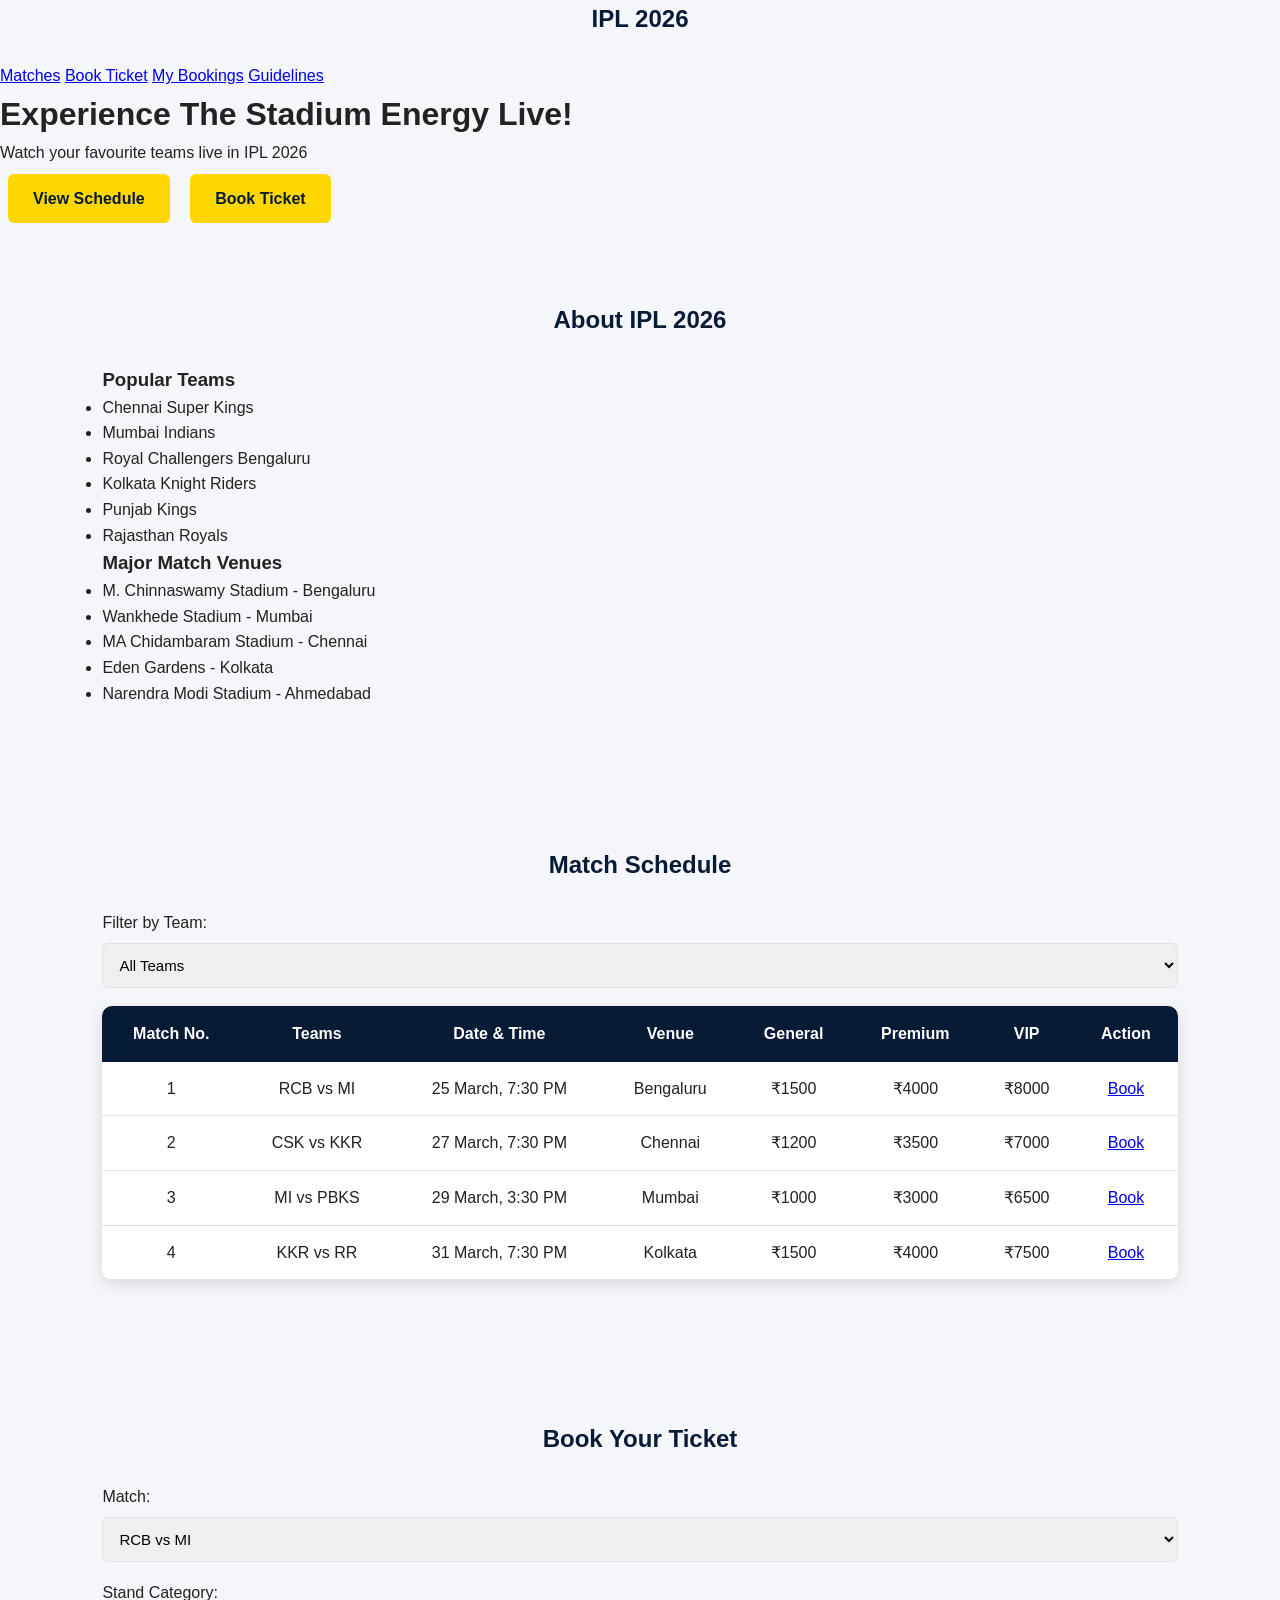
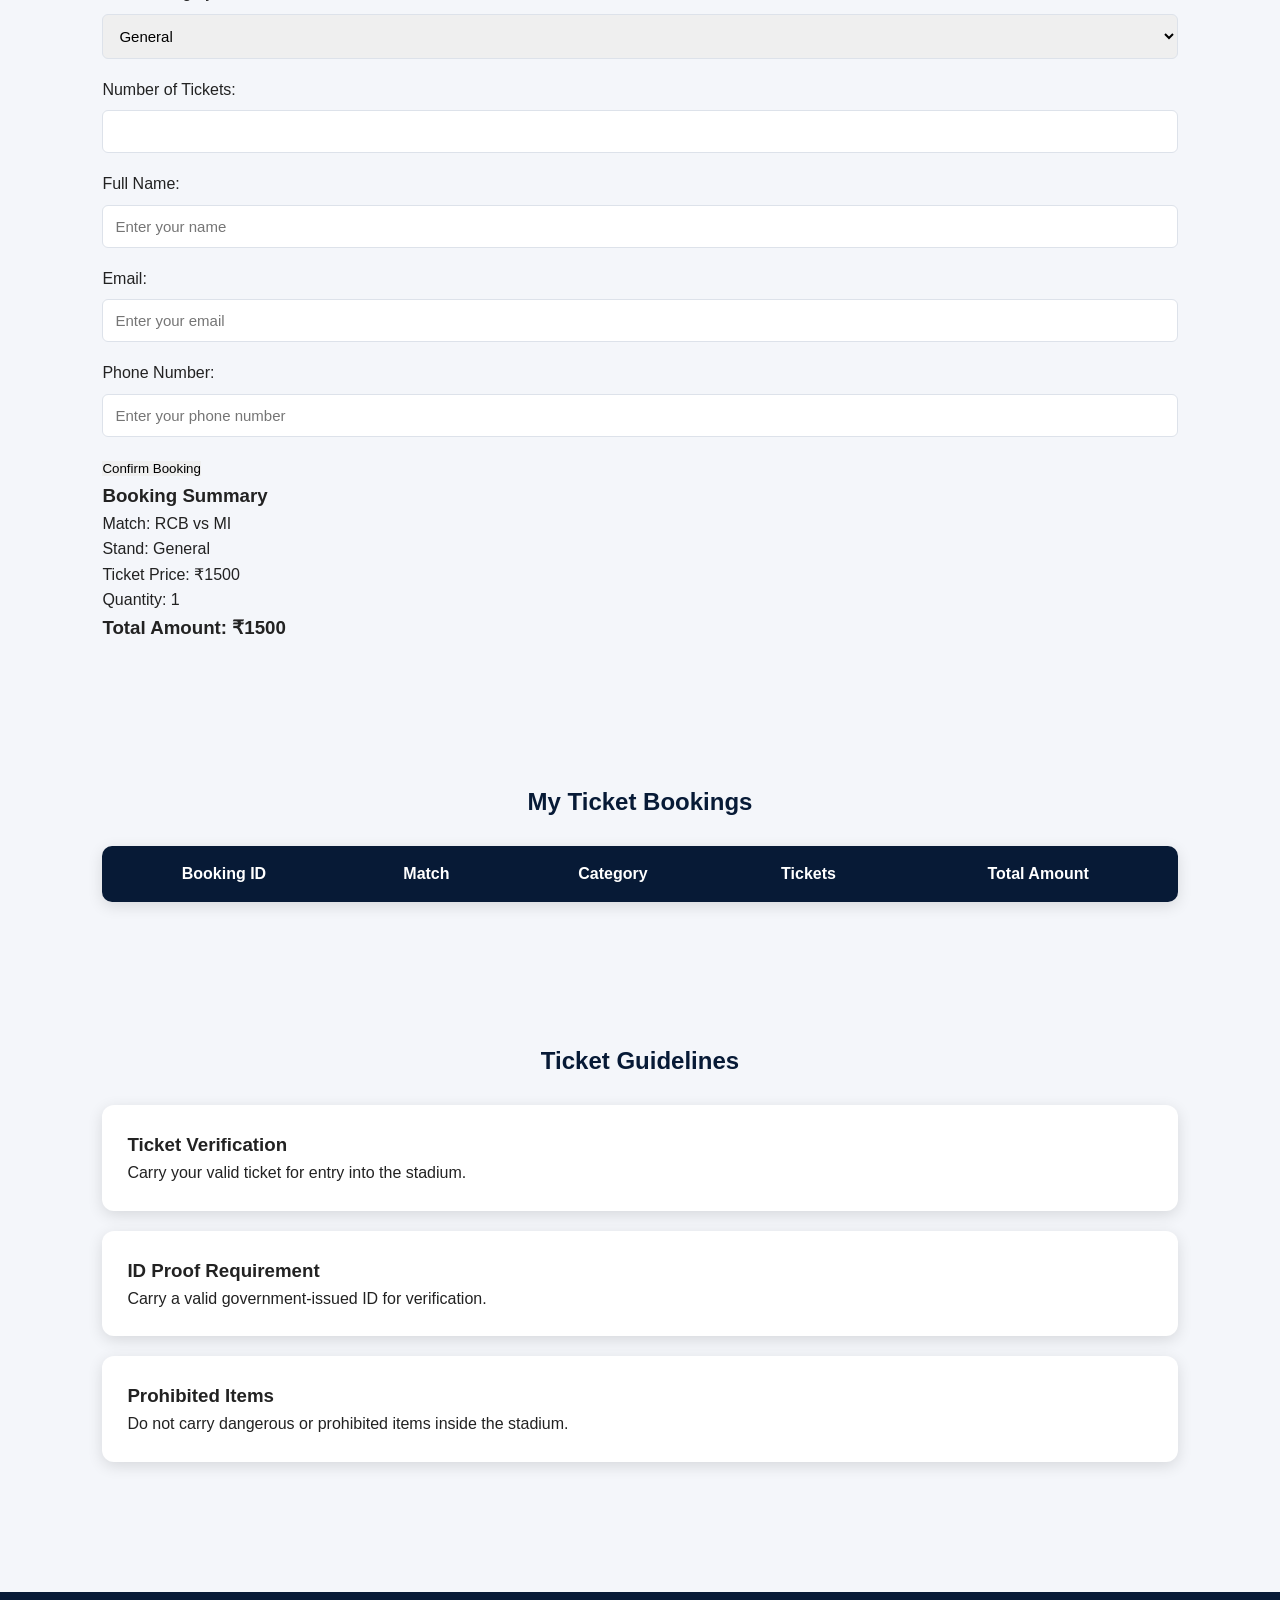
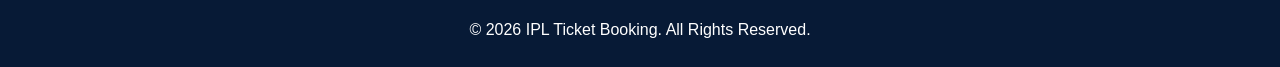
==== index.html @ d9612f39 "Initial commit" ====
<!DOCTYPE html>
<html>
<head>
    <title>IPL Ticket Booking 2026</title>
    <link rel="stylesheet" href="style.css">
</head>
<body>

    <!-- Navigation Bar -->
    <nav>
        <h2>IPL 2026</h2>
        <a href="#matches">Matches</a>
        <a href="#booking">Book Ticket</a>
        <a href="#mybookings">My Bookings</a>
        <a href="#guidelines">Guidelines</a>
    </nav>

    <!-- Hero Section -->
    <header>
        <h1>Experience The Stadium Energy Live!</h1>
        <p>Watch your favourite teams live in IPL 2026</p>
        <a href="#matches" class="btn">View Schedule</a>
        <a href="#booking" class="btn">Book Ticket</a>
    </header>

    <!-- About IPL -->
    <section id="about">
        <h2>About IPL 2026</h2>

        <h3>Popular Teams</h3>
        <ul>
            <li>Chennai Super Kings</li>
            <li>Mumbai Indians</li>
            <li>Royal Challengers Bengaluru</li>
            <li>Kolkata Knight Riders</li>
            <li>Punjab Kings</li>
            <li>Rajasthan Royals</li>
        </ul>

        <h3>Major Match Venues</h3>
        <ul>
            <li>M. Chinnaswamy Stadium - Bengaluru</li>
            <li>Wankhede Stadium - Mumbai</li>
            <li>MA Chidambaram Stadium - Chennai</li>
            <li>Eden Gardens - Kolkata</li>
            <li>Narendra Modi Stadium - Ahmedabad</li>
        </ul>
    </section>

    <!-- Match Schedule -->
    <section id="matches">
        <h2>Match Schedule</h2>

        <label>Filter by Team:</label>
        <select>
            <option>All Teams</option>
            <option>Royal Challengers Bengaluru</option>
            <option>Mumbai Indians</option>
            <option>Chennai Super Kings</option>
            <option>Kolkata Knight Riders</option>
        </select>

        <table>
            <tr>
                <th>Match No.</th>
                <th>Teams</th>
                <th>Date & Time</th>
                <th>Venue</th>
                <th>General</th>
                <th>Premium</th>
                <th>VIP</th>
                <th>Action</th>
            </tr>

            <tr>
                <td>1</td>
                <td>RCB vs MI</td>
                <td>25 March, 7:30 PM</td>
                <td>Bengaluru</td>
                <td>₹1500</td>
                <td>₹4000</td>
                <td>₹8000</td>
                <td><a href="#booking">Book</a></td>
            </tr>

            <tr>
                <td>2</td>
                <td>CSK vs KKR</td>
                <td>27 March, 7:30 PM</td>
                <td>Chennai</td>
                <td>₹1200</td>
                <td>₹3500</td>
                <td>₹7000</td>
                <td><a href="#booking">Book</a></td>
            </tr>

            <tr>
                <td>3</td>
                <td>MI vs PBKS</td>
                <td>29 March, 3:30 PM</td>
                <td>Mumbai</td>
                <td>₹1000</td>
                <td>₹3000</td>
                <td>₹6500</td>
                <td><a href="#booking">Book</a></td>
            </tr>

            <tr>
                <td>4</td>
                <td>KKR vs RR</td>
                <td>31 March, 7:30 PM</td>
                <td>Kolkata</td>
                <td>₹1500</td>
                <td>₹4000</td>
                <td>₹7500</td>
                <td><a href="#booking">Book</a></td>
            </tr>
        </table>
    </section>

    <!-- Booking Section -->
    <section id="booking">
        <h2>Book Your Ticket</h2>

        <form>
            <label>Match:</label>
            <select>
                <option>RCB vs MI</option>
                <option>CSK vs KKR</option>
                <option>MI vs PBKS</option>
                <option>KKR vs RR</option>
            </select>

            <label>Stand Category:</label>
            <select>
                <option>General</option>
                <option>Premium</option>
                <option>VIP</option>
            </select>

            <label>Number of Tickets:</label>
            <input type="number" min="1" max="10">

            <label>Full Name:</label>
            <input type="text" placeholder="Enter your name">

            <label>Email:</label>
            <input type="email" placeholder="Enter your email">

            <label>Phone Number:</label>
            <input type="tel" placeholder="Enter your phone number">

            <button type="submit">Confirm Booking</button>
        </form>

        <!-- Booking Summary -->
        <div class="summary">
            <h3>Booking Summary</h3>
            <p>Match: RCB vs MI</p>
            <p>Stand: General</p>
            <p>Ticket Price: ₹1500</p>
            <p>Quantity: 1</p>
            <h3>Total Amount: ₹1500</h3>
        </div>
    </section>

    <!-- My Bookings -->
    <section id="mybookings">
        <h2>My Ticket Bookings</h2>

        <table>
            <tr>
                <th>Booking ID</th>
                <th>Match</th>
                <th>Category</th>
                <th>Tickets</th>
                <th>Total Amount</th>
            </tr>
        </table>
    </section>

    <!-- Guidelines -->
    <section id="guidelines">
        <h2>Ticket Guidelines</h2>

        <div class="guidelines">
            <div class="card">
                <h3>Ticket Verification</h3>
                <p>Carry your valid ticket for entry into the stadium.</p>
            </div>

            <div class="card">
                <h3>ID Proof Requirement</h3>
                <p>Carry a valid government-issued ID for verification.</p>
            </div>

            <div class="card">
                <h3>Prohibited Items</h3>
                <p>Do not carry dangerous or prohibited items inside the stadium.</p>
            </div>
        </div>
    </section>

    <!-- Footer -->
    <footer>
        <p>&copy; 2026 IPL Ticket Booking. All Rights Reserved.</p>
    </footer>

</body>
</html>
---- style.css ----
/* 
   IPL TICKET BOOKING WEBSITE
   Theme: Dark Navy Blue + Gold
 */

/* 1. CSS VARIABLES */
:root {
    --primary: #071A36;
    --secondary: #102B50;
    --accent: #FFD700;
    --background: #F4F6FA;
    --text: #222222;
    --white: #FFFFFF;
    --border: #DDE2EA;
    --shadow: 0 4px 15px rgba(0, 0, 0, 0.12);
}

/* 2. GLOBAL STYLING */
* {
    margin: 0;
    padding: 0;
    box-sizing: border-box;
}

html {
    scroll-behavior: smooth;
    scroll-padding-top: 90px;
}

body {
    font-family: Arial, sans-serif;
    background-color: var(--background);
    color: var(--text);
    line-height: 1.6;
}

section {
    padding: 70px 8%;
}

h2 {
    color: var(--primary);
    margin-bottom: 25px;
    text-align: center;
}

/* 3. NAVIGATION BAR */
.navbar {
    position: fixed;
    top: 0;
    left: 0;
    width: 100%;
    background: var(--primary);
    padding: 18px 8%;
    display: flex;
    justify-content: space-between;
    align-items: center;
    z-index: 1000;
}

.navbar h2 {
    color: var(--accent);
    margin: 0;
}

.navbar ul {
    display: flex;
    list-style: none;
    gap: 25px;
}

.navbar a {
    color: var(--white);
    text-decoration: none;
    transition: 0.3s;
}

.navbar a:hover {
    color: var(--accent);
}

/* 4. HERO SECTION */
.hero {
    min-height: 550px;
    background: linear-gradient(
        135deg,
        #071A36,
        #174B7A,
        #071A36
    );
    display: flex;
    flex-direction: column;
    justify-content: center;
    align-items: center;
    text-align: center;
    color: var(--white);
    padding: 120px 20px 60px;
}

.hero h1 {
    font-size: 48px;
    color: var(--accent);
    margin-bottom: 15px;
}

.hero p {
    font-size: 20px;
    margin-bottom: 30px;
}

/* 5. BUTTONS */
.btn {
    display: inline-block;
    background: var(--accent);
    color: var(--primary);
    padding: 12px 25px;
    border-radius: 6px;
    text-decoration: none;
    font-weight: bold;
    margin: 8px;
    transition: 0.3s;
}

.btn:hover {
    background: var(--white);
    transform: translateY(-3px);
}

button {
    cursor: pointer;
    border: none;
}

/* 6. TABLES */
table {
    width: 100%;
    border-collapse: collapse;
    background: var(--white);
    box-shadow: var(--shadow);
    border-radius: 10px;
    overflow: hidden;
}

th {
    background: var(--primary);
    color: var(--white);
    padding: 15px;
}

td {
    padding: 14px;
    text-align: center;
    border-bottom: 1px solid var(--border);
}

tr:hover {
    background: #EEF3FA;
}

/* 7. CARDS */
.card {
    background: var(--white);
    padding: 25px;
    border-radius: 12px;
    box-shadow: var(--shadow);
    margin: 20px 0;
}

/* 8. FORMS */
input,
select,
textarea {
    width: 100%;
    padding: 12px;
    margin: 8px 0 18px;
    border: 1px solid var(--border);
    border-radius: 6px;
    font-size: 15px;
}

input:focus,
select:focus,
textarea:focus {
    outline: 2px solid var(--accent);
    border-color: var(--primary);
}

/* 9. BOOKING SECTION */
.booking-container {
    display: grid;
    grid-template-columns: 1fr 1fr;
    gap: 25px;
    align-items: start;
}

.booking-summary {
    background: var(--primary);
    color: var(--white);
    padding: 25px;
    border-radius: 12px;
    box-shadow: var(--shadow);
}

.booking-summary h3 {
    color: var(--accent);
    margin-bottom: 15px;
}

/* 10. GUIDELINES SECTION */
.guidelines-container {
    display: grid;
    grid-template-columns: repeat(3, 1fr);
    gap: 20px;
}

.guideline-card {
    background: var(--white);
    padding: 25px;
    border-radius: 12px;
    box-shadow: var(--shadow);
    border-top: 4px solid var(--accent);
}

/* 11. ABOUT SECTION */
.about-container {
    background: var(--white);
    padding: 30px;
    border-radius: 12px;
    box-shadow: var(--shadow);
}

.about-container ul {
    padding-left: 25px;
}

/* 12. TEAM FILTER */
.team-filter {
    max-width: 300px;
    margin-bottom: 20px;
}

/* 13. FOOTER */
footer {
    background: var(--primary);
    color: var(--white);
    text-align: center;
    padding: 25px;
    margin-top: 40px;
}

/* 14. RESPONSIVE DESIGN */
@media (max-width: 768px) {

    .navbar {
        flex-direction: column;
        gap: 15px;
    }

    .navbar ul {
        flex-wrap: wrap;
        justify-content: center;
        gap: 12px;
    }

    .hero h1 {
        font-size: 32px;
    }

    .hero p {
        font-size: 16px;
    }

    .guidelines-container {
        grid-template-columns: 1fr;
    }

    .booking-container {
        grid-template-columns: 1fr;
    }

    section {
        padding: 50px 5%;
    }

    table {
        display: block;
        overflow-x: auto;
        white-space: nowrap;
    }
}

@media (max-width: 480px) {

    .hero h1 {
        font-size: 26px;
    }

    .navbar ul {
        gap: 8px;
        font-size: 13px;
    }

    .btn {
        padding: 10px 18px;
    }
}
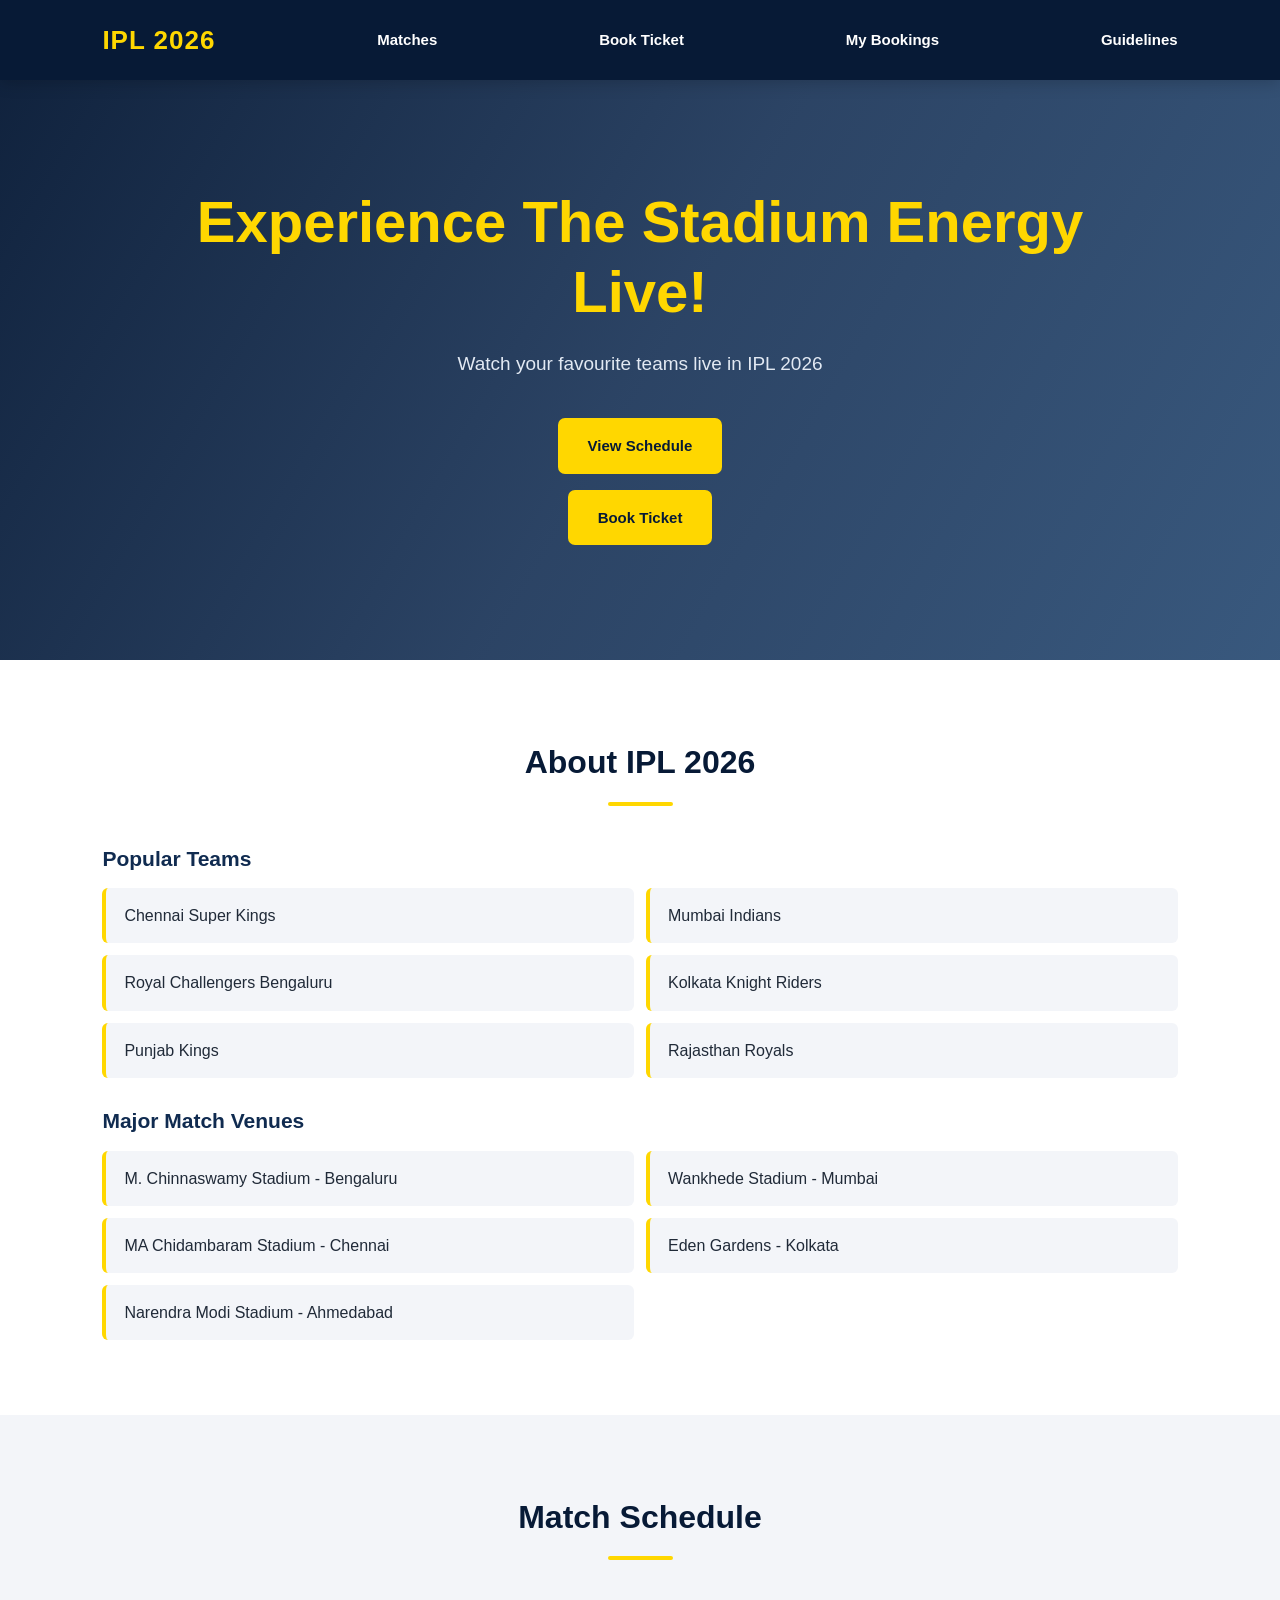
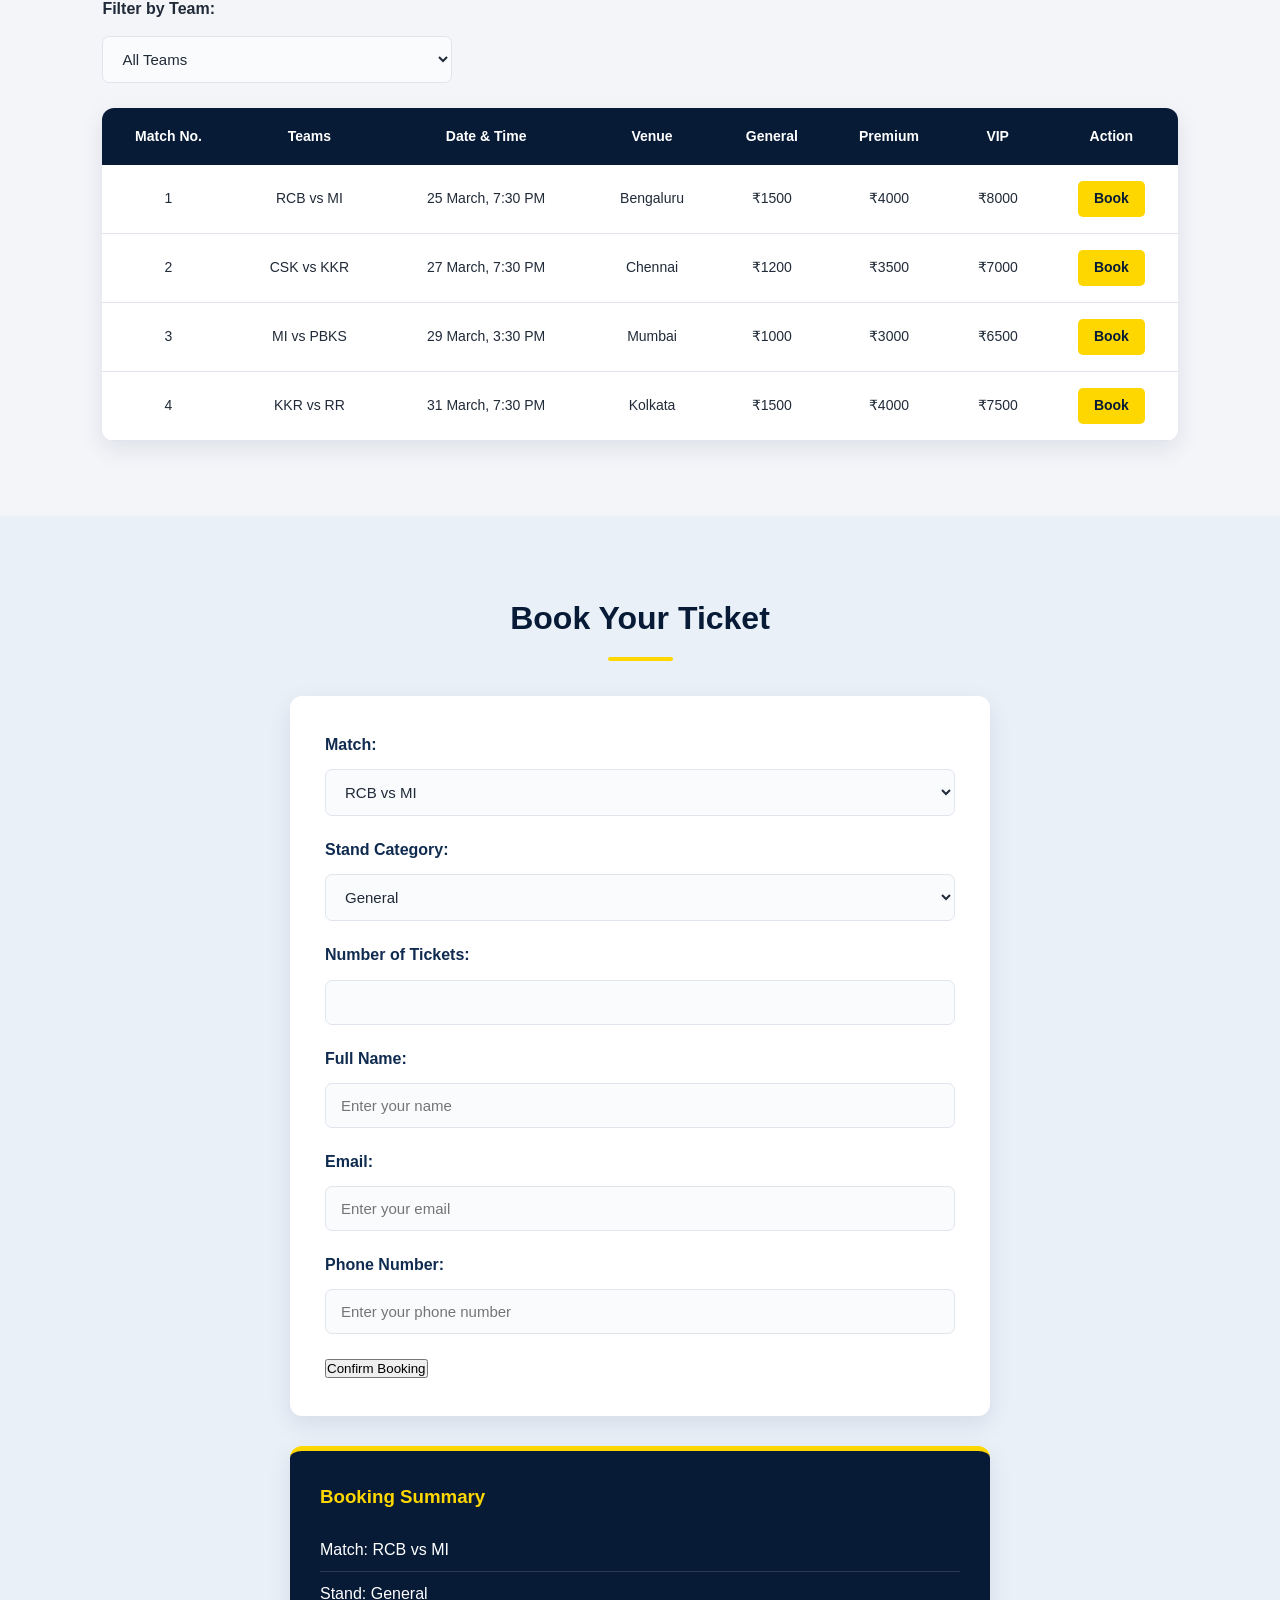
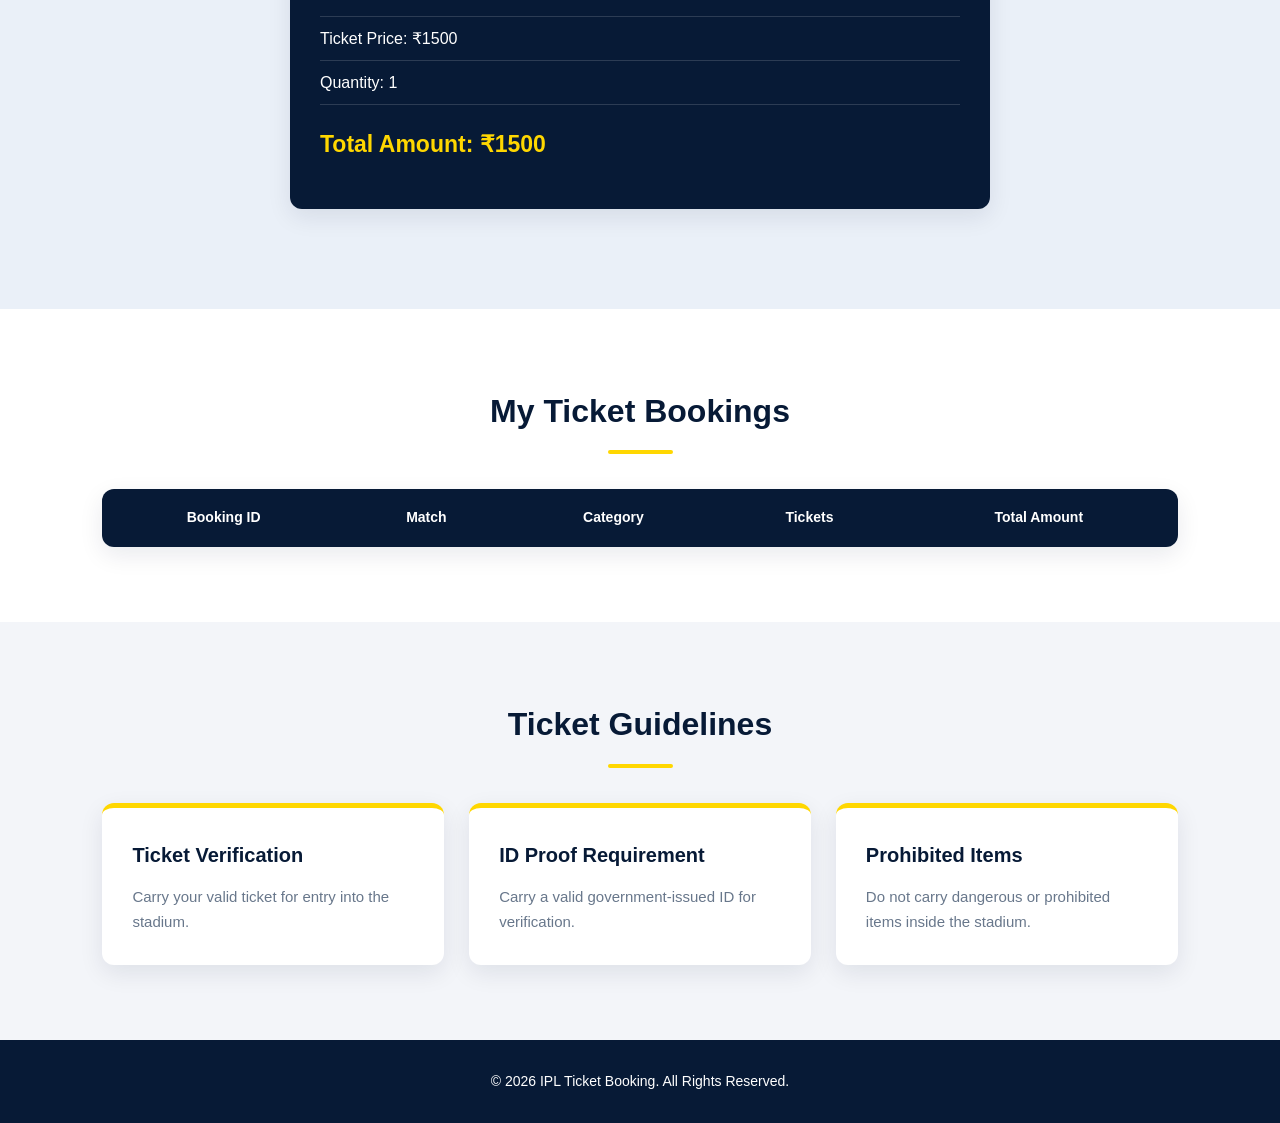
==== commit 42505544: "Update IPL ticket booking website" ====
--- a/index.html
+++ b/index.html
@@ -4,6 +4,7 @@
 <head>
     <title>IPL Ticket Booking 2026</title>
     <link rel="stylesheet" href="style.css">
+    <script src="app.js"></script>
 </head>
 <body>
 
--- a/style.css
+++ b/style.css
@@ -1,22 +1,34 @@
 
-/* 
-   IPL TICKET BOOKING WEBSITE
-   Theme: Dark Navy Blue + Gold
- */
-
-/* 1. CSS VARIABLES */
+/* ==========================================
+   IPL 2026 TICKET BOOKING WEBSITE
+   Premium Navy Blue & Gold Theme
+========================================== */
+
+/* 1. ROOT VARIABLES */
+
 :root {
     --primary: #071A36;
     --secondary: #102B50;
+    --tertiary: #183D68;
     --accent: #FFD700;
-    --background: #F4F6FA;
-    --text: #222222;
+    --accent-hover: #E5BC00;
+
+    --background: #F3F5F9;
     --white: #FFFFFF;
-    --border: #DDE2EA;
-    --shadow: 0 4px 15px rgba(0, 0, 0, 0.12);
-}
-
-/* 2. GLOBAL STYLING */
+    --text: #202A38;
+    --muted: #68778B;
+    --border: #E0E5ED;
+
+    --shadow: 0 8px 25px rgba(7, 26, 54, 0.09);
+    --shadow-hover: 0 14px 35px rgba(7, 26, 54, 0.16);
+
+    --radius: 12px;
+    --transition: all 0.3s ease;
+}
+
+
+/* 2. RESET AND GLOBAL STYLING */
+
 * {
     margin: 0;
     padding: 0;
@@ -29,258 +41,509 @@
 }
 
 body {
-    font-family: Arial, sans-serif;
-    background-color: var(--background);
+    font-family: 'Segoe UI', Arial, sans-serif;
+    background: var(--background);
     color: var(--text);
-    line-height: 1.6;
+    line-height: 1.7;
+}
+
+a {
+    text-decoration: none;
+}
+
+ul {
+    padding-left: 25px;
 }
 
 section {
-    padding: 70px 8%;
-}
-
-h2 {
+    padding: 75px 8%;
+}
+
+section h2 {
+    font-size: 32px;
     color: var(--primary);
-    margin-bottom: 25px;
     text-align: center;
-}
+    margin-bottom: 35px;
+    position: relative;
+}
+
+section h2::after {
+    content: "";
+    display: block;
+    width: 65px;
+    height: 4px;
+    background: var(--accent);
+    margin: 12px auto 0;
+    border-radius: 5px;
+}
+
 
 /* 3. NAVIGATION BAR */
-.navbar {
-    position: fixed;
+
+nav {
+    position: sticky;
     top: 0;
-    left: 0;
-    width: 100%;
-    background: var(--primary);
-    padding: 18px 8%;
+    z-index: 1000;
+
     display: flex;
     justify-content: space-between;
     align-items: center;
-    z-index: 1000;
-}
-
-.navbar h2 {
+
+    padding: 18px 8%;
+    background: var(--primary);
+
+    box-shadow: 0 3px 15px rgba(0, 0, 0, 0.18);
+}
+
+nav h2 {
     color: var(--accent);
-    margin: 0;
-}
-
-.navbar ul {
-    display: flex;
-    list-style: none;
-    gap: 25px;
-}
-
-.navbar a {
+    font-size: 26px;
+    font-weight: 800;
+    letter-spacing: 1px;
+}
+
+nav a {
     color: var(--white);
-    text-decoration: none;
-    transition: 0.3s;
-}
-
-.navbar a:hover {
+    font-size: 15px;
+    font-weight: 600;
+    margin-left: 25px;
+    transition: var(--transition);
+}
+
+nav a:hover {
     color: var(--accent);
 }
 
+
 /* 4. HERO SECTION */
-.hero {
-    min-height: 550px;
-    background: linear-gradient(
-        135deg,
-        #071A36,
-        #174B7A,
-        #071A36
-    );
+
+header {
+    min-height: 580px;
+
     display: flex;
     flex-direction: column;
     justify-content: center;
     align-items: center;
+
     text-align: center;
+    padding: 100px 20px;
+
     color: var(--white);
-    padding: 120px 20px 60px;
-}
-
-.hero h1 {
-    font-size: 48px;
+
+    background:
+        linear-gradient(
+            120deg,
+            rgba(7, 26, 54, 0.96),
+            rgba(16, 43, 80, 0.88),
+            rgba(24, 61, 104, 0.85)
+        );
+}
+
+header h1 {
     color: var(--accent);
-    margin-bottom: 15px;
-}
-
-.hero p {
-    font-size: 20px;
+    font-size: clamp(32px, 5vw, 58px);
+    line-height: 1.2;
+    max-width: 900px;
+    margin-bottom: 22px;
+}
+
+header p {
+    font-size: 19px;
+    color: #E2E9F3;
     margin-bottom: 30px;
 }
 
+
 /* 5. BUTTONS */
+
 .btn {
     display: inline-block;
+
     background: var(--accent);
     color: var(--primary);
-    padding: 12px 25px;
+
+    padding: 13px 28px;
+    margin: 8px;
+
+    border-radius: 7px;
+    border: 2px solid var(--accent);
+
+    font-size: 15px;
+    font-weight: 700;
+
+    cursor: pointer;
+    transition: var(--transition);
+}
+
+.btn:hover {
+    background: transparent;
+    color: var(--accent);
+    transform: translateY(-4px);
+    box-shadow: 0 8px 20px rgba(255, 215, 0, 0.18);
+}
+
+
+/* 6. ABOUT SECTION */
+
+#about {
+    background: var(--white);
+}
+
+#about h3 {
+    color: var(--secondary);
+    margin: 25px 0 12px;
+    font-size: 21px;
+}
+
+#about ul {
+    display: grid;
+    grid-template-columns: repeat(2, 1fr);
+    gap: 12px;
+
+    list-style: none;
+    padding: 0;
+}
+
+#about li {
+    background: var(--background);
+    padding: 14px 18px;
+    border-left: 4px solid var(--accent);
     border-radius: 6px;
-    text-decoration: none;
-    font-weight: bold;
-    margin: 8px;
-    transition: 0.3s;
-}
-
-.btn:hover {
-    background: var(--white);
-    transform: translateY(-3px);
-}
-
-button {
-    cursor: pointer;
-    border: none;
-}
-
-/* 6. TABLES */
+
+    transition: var(--transition);
+}
+
+#about li:hover {
+    transform: translateX(5px);
+    background: #EAF0F8;
+}
+
+
+/* 7. MATCH SCHEDULE SECTION */
+
+#matches {
+    background: var(--background);
+}
+
+#matches label {
+    display: block;
+    font-weight: 700;
+    margin-bottom: 8px;
+}
+
+#matches select {
+    max-width: 350px;
+    margin-bottom: 25px;
+}
+
+
+/* TABLE STYLING */
+
 table {
     width: 100%;
     border-collapse: collapse;
     background: var(--white);
+
+    border-radius: var(--radius);
+    overflow: hidden;
+
     box-shadow: var(--shadow);
-    border-radius: 10px;
-    overflow: hidden;
 }
 
 th {
     background: var(--primary);
     color: var(--white);
-    padding: 15px;
+
+    padding: 17px 14px;
+    font-size: 14px;
+    text-align: center;
+    white-space: nowrap;
 }
 
 td {
-    padding: 14px;
+    padding: 16px 14px;
     text-align: center;
+
     border-bottom: 1px solid var(--border);
-}
-
-tr:hover {
-    background: #EEF3FA;
-}
-
-/* 7. CARDS */
-.card {
+    font-size: 14px;
+}
+
+tbody tr:hover,
+table tr:hover {
+    background: #F0F4FA;
+}
+
+table a {
+    display: inline-block;
+
+    background: var(--accent);
+    color: var(--primary);
+
+    padding: 6px 16px;
+    border-radius: 5px;
+
+    font-weight: 700;
+    transition: var(--transition);
+}
+
+table a:hover {
+    background: var(--primary);
+    color: var(--white);
+}
+
+
+/* 8. BOOKING SECTION */
+
+#booking,
+.booking-section {
+    background: #EAF0F8;
+}
+
+form {
+    max-width: 700px;
+    margin: 30px auto;
+
     background: var(--white);
-    padding: 25px;
-    border-radius: 12px;
+    padding: 35px;
+
+    border-radius: var(--radius);
     box-shadow: var(--shadow);
-    margin: 20px 0;
-}
-
-/* 8. FORMS */
+}
+
+form h3 {
+    color: var(--primary);
+    font-size: 21px;
+
+    margin: 20px 0 15px;
+    padding-bottom: 10px;
+
+    border-bottom: 2px solid var(--border);
+}
+
+form label {
+    display: block;
+    font-weight: 600;
+    color: var(--secondary);
+    margin-bottom: 6px;
+}
+
 input,
 select,
 textarea {
     width: 100%;
-    padding: 12px;
-    margin: 8px 0 18px;
+    padding: 13px 15px;
+
+    margin: 5px 0 20px;
+
     border: 1px solid var(--border);
-    border-radius: 6px;
+    border-radius: 7px;
+
+    background: #FAFBFD;
+    color: var(--text);
+
     font-size: 15px;
+    font-family: inherit;
+
+    transition: var(--transition);
 }
 
 input:focus,
 select:focus,
 textarea:focus {
-    outline: 2px solid var(--accent);
-    border-color: var(--primary);
-}
-
-/* 9. BOOKING SECTION */
-.booking-container {
-    display: grid;
-    grid-template-columns: 1fr 1fr;
-    gap: 25px;
-    align-items: start;
-}
-
-.booking-summary {
+    outline: none;
+    border-color: var(--tertiary);
+    box-shadow: 0 0 0 3px rgba(24, 61, 104, 0.12);
+    background: var(--white);
+}
+
+/* RADIO BUTTONS AND CHECKBOXES */
+
+input[type="radio"],
+input[type="checkbox"] {
+    width: auto;
+    margin: 0 8px 0 0;
+    accent-color: var(--primary);
+}
+
+form label:has(input[type="radio"]),
+form label:has(input[type="checkbox"]) {
+    display: inline-flex;
+    align-items: center;
+    margin: 10px 15px 10px 0;
+    font-weight: 500;
+}
+
+
+/* 9. BOOKING SUMMARY */
+
+.summary {
+    max-width: 700px;
+    margin: 25px auto;
+
     background: var(--primary);
     color: var(--white);
-    padding: 25px;
-    border-radius: 12px;
+
+    padding: 30px;
+    border-radius: var(--radius);
+
     box-shadow: var(--shadow);
-}
-
-.booking-summary h3 {
+    border-top: 5px solid var(--accent);
+}
+
+.summary h3 {
     color: var(--accent);
     margin-bottom: 15px;
 }
 
-/* 10. GUIDELINES SECTION */
-.guidelines-container {
+.summary p {
+    padding: 8px 0;
+    border-bottom: 1px solid rgba(255,255,255,0.15);
+}
+
+.summary h3:last-child {
+    font-size: 23px;
+    margin-top: 20px;
+}
+
+
+/* 10. MY BOOKINGS SECTION */
+
+#mybookings {
+    background: var(--white);
+}
+
+
+/* 11. GUIDELINES SECTION */
+
+#guidelines {
+    background: var(--background);
+}
+
+.guidelines {
     display: grid;
     grid-template-columns: repeat(3, 1fr);
-    gap: 20px;
-}
-
-.guideline-card {
+    gap: 25px;
+}
+
+.card {
     background: var(--white);
-    padding: 25px;
-    border-radius: 12px;
+
+    padding: 30px;
+    border-radius: var(--radius);
+
     box-shadow: var(--shadow);
-    border-top: 4px solid var(--accent);
-}
-
-/* 11. ABOUT SECTION */
-.about-container {
-    background: var(--white);
-    padding: 30px;
-    border-radius: 12px;
-    box-shadow: var(--shadow);
-}
-
-.about-container ul {
-    padding-left: 25px;
-}
-
-/* 12. TEAM FILTER */
-.team-filter {
-    max-width: 300px;
-    margin-bottom: 20px;
-}
-
-/* 13. FOOTER */
+    border-top: 5px solid var(--accent);
+
+    transition: var(--transition);
+}
+
+.card:hover {
+    transform: translateY(-7px);
+    box-shadow: var(--shadow-hover);
+}
+
+.card h3 {
+    color: var(--primary);
+    font-size: 20px;
+    margin-bottom: 12px;
+}
+
+.card p {
+    color: var(--muted);
+    font-size: 15px;
+}
+
+
+/* 12. FOOTER */
+
 footer {
     background: var(--primary);
     color: var(--white);
+
     text-align: center;
-    padding: 25px;
-    margin-top: 40px;
-}
-
-/* 14. RESPONSIVE DESIGN */
-@media (max-width: 768px) {
-
-    .navbar {
+    padding: 30px 15px;
+
+    font-size: 14px;
+}
+
+
+/* 13. RESPONSIVE DESIGN - TABLETS */
+
+@media (max-width: 900px) {
+
+    section {
+        padding: 60px 5%;
+    }
+
+    nav {
+        padding: 16px 5%;
+    }
+
+    nav a {
+        margin-left: 12px;
+    }
+
+    .guidelines {
+        grid-template-columns: repeat(2, 1fr);
+    }
+
+    #about ul {
+        grid-template-columns: 1fr;
+    }
+}
+
+
+/* 14. RESPONSIVE DESIGN - MOBILE */
+
+@media (max-width: 600px) {
+
+    nav {
         flex-direction: column;
-        gap: 15px;
-    }
-
-    .navbar ul {
-        flex-wrap: wrap;
-        justify-content: center;
         gap: 12px;
-    }
-
-    .hero h1 {
+        position: relative;
+    }
+
+    nav h2 {
+        font-size: 23px;
+    }
+
+    nav a {
+        display: inline-block;
+        margin: 5px 7px;
+        font-size: 13px;
+    }
+
+    header {
+        min-height: 450px;
+        padding: 80px 20px;
+    }
+
+    header h1 {
         font-size: 32px;
     }
 
-    .hero p {
+    header p {
         font-size: 16px;
     }
 
-    .guidelines-container {
+    section {
+        padding: 45px 5%;
+    }
+
+    section h2 {
+        font-size: 26px;
+    }
+
+    .guidelines {
         grid-template-columns: 1fr;
     }
 
-    .booking-container {
-        grid-template-columns: 1fr;
-    }
-
-    section {
-        padding: 50px 5%;
+    form {
+        padding: 22px;
+    }
+
+    .summary {
+        padding: 22px;
     }
 
     table {
@@ -288,20 +551,30 @@
         overflow-x: auto;
         white-space: nowrap;
     }
-}
-
-@media (max-width: 480px) {
-
-    .hero h1 {
-        font-size: 26px;
-    }
-
-    .navbar ul {
-        gap: 8px;
-        font-size: 13px;
-    }
 
     .btn {
-        padding: 10px 18px;
-    }
-}
+        padding: 11px 20px;
+        font-size: 14px;
+    }
+}
+
+
+/* 15. ACCESSIBILITY */
+
+button:focus-visible,
+a:focus-visible,
+input:focus-visible,
+select:focus-visible {
+    outline: 3px solid var(--accent);
+    outline-offset: 3px;
+}
+
+@media (prefers-reduced-motion: reduce) {
+    *,
+    *::before,
+    *::after {
+        scroll-behavior: auto !important;
+        transition: none !important;
+        animation: none !important;
+    }
+}
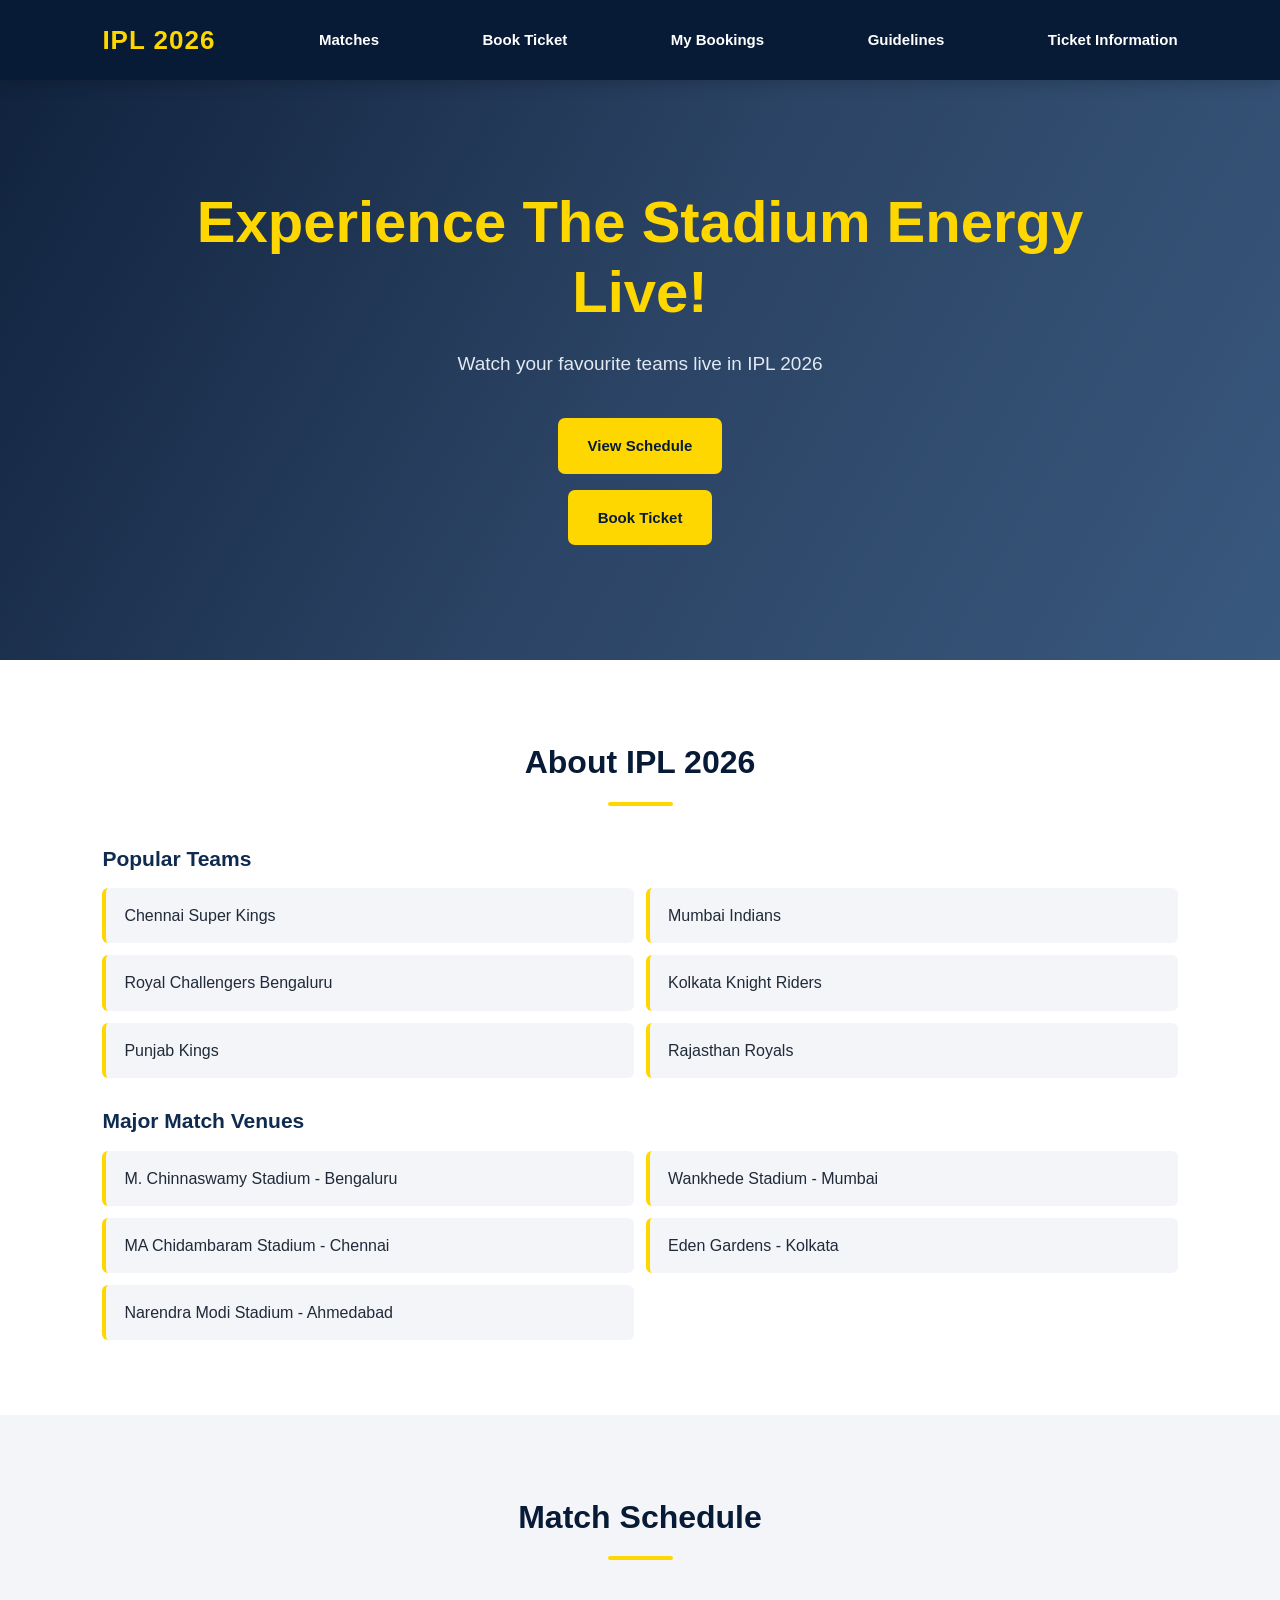
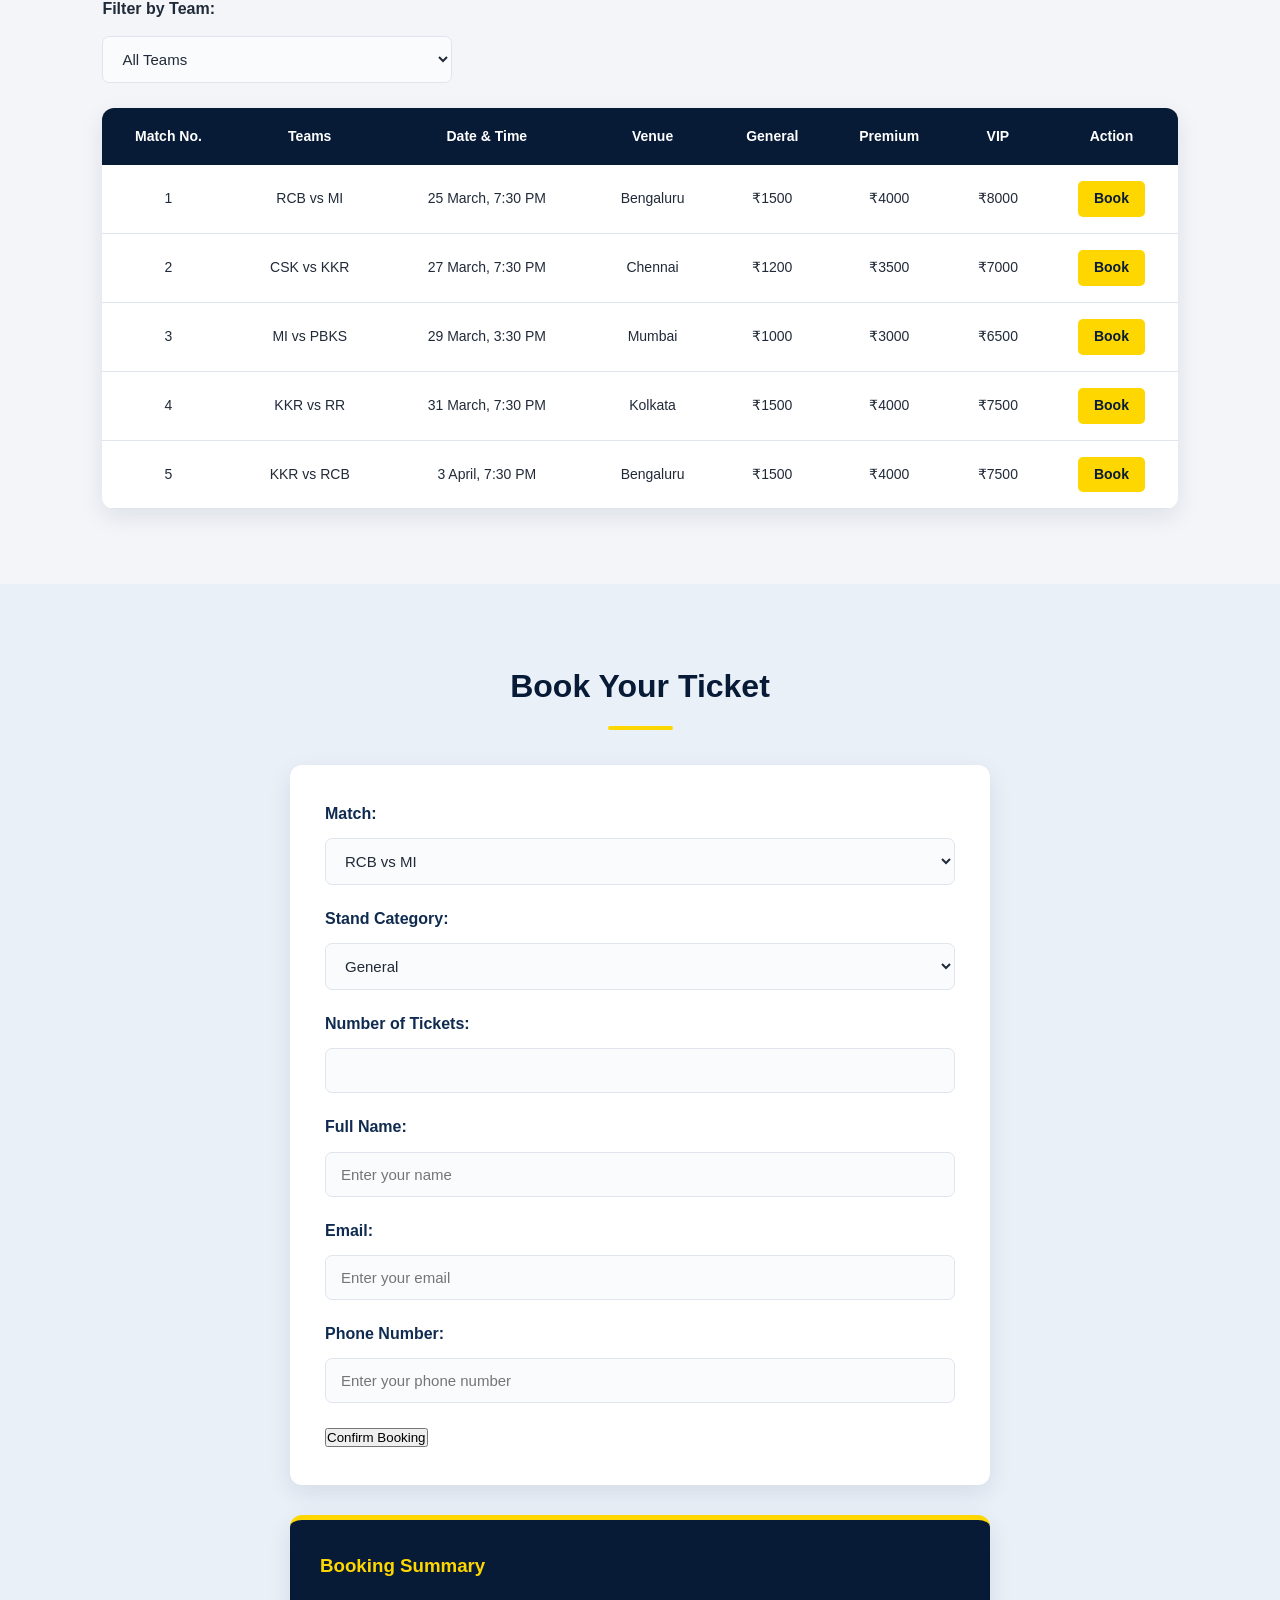
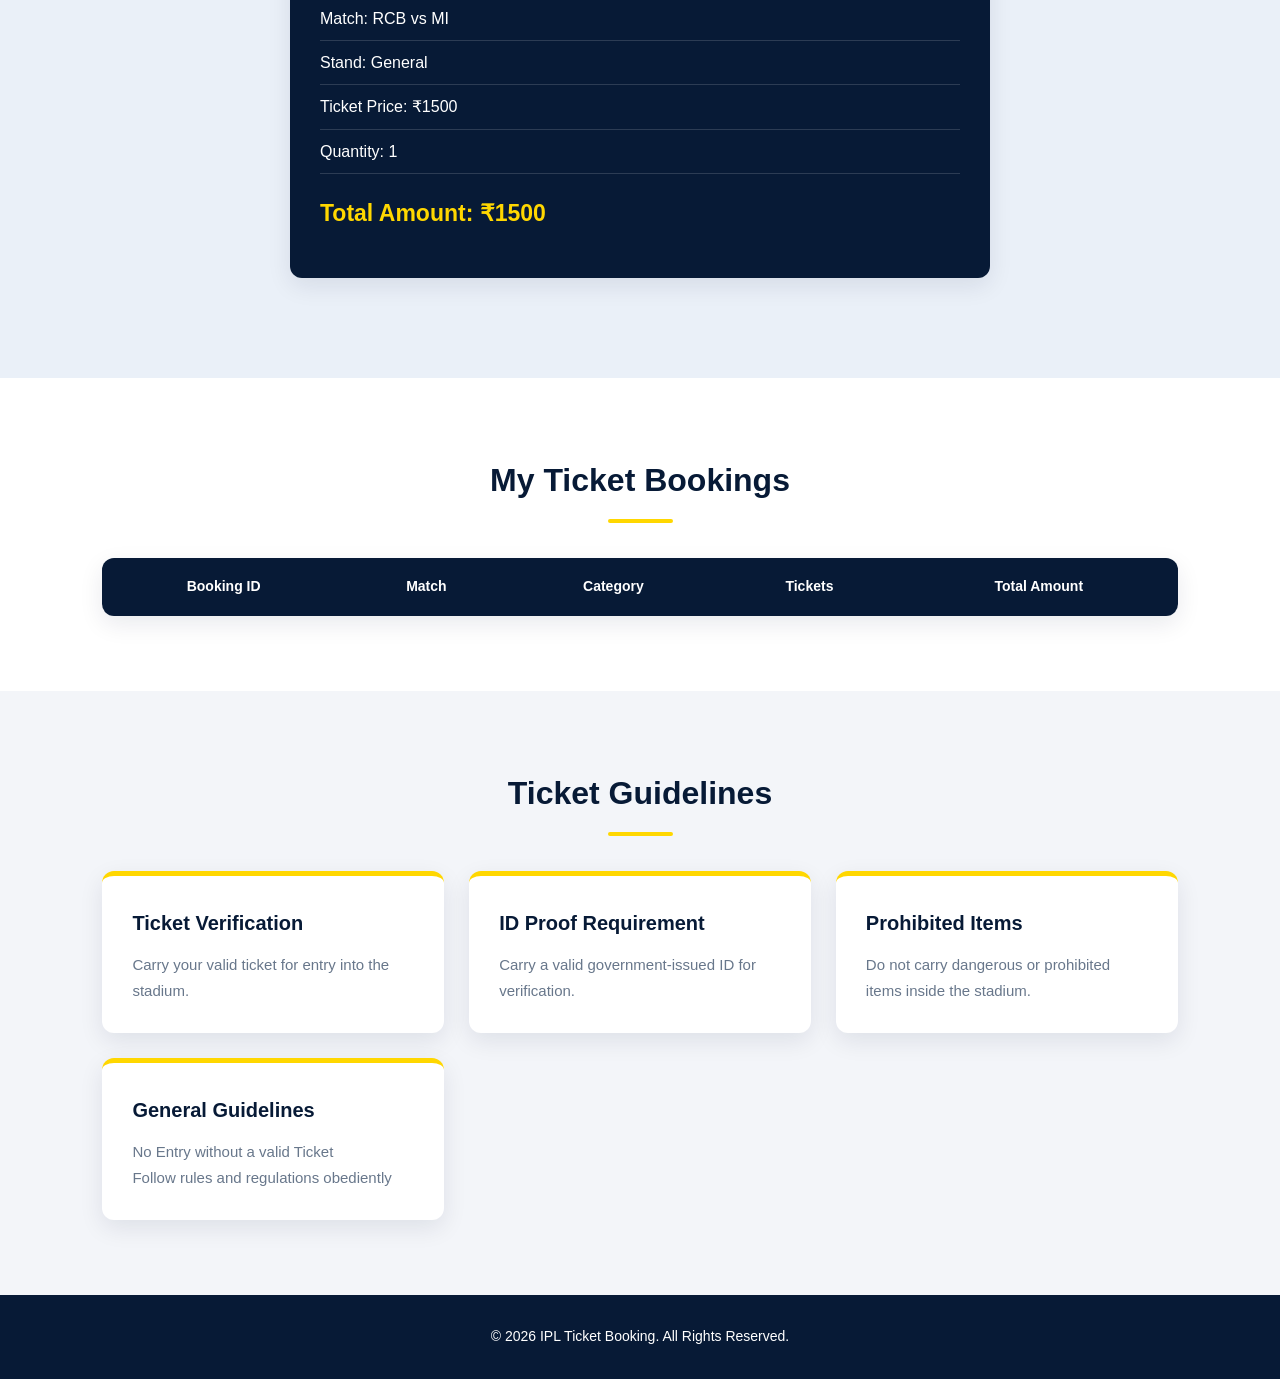
==== commit a01b56bd: "Update IPL ticket booking website with live price calculation" ====
--- a/index.html
+++ b/index.html
@@ -15,6 +15,7 @@
         <a href="#booking">Book Ticket</a>
         <a href="#mybookings">My Bookings</a>
         <a href="#guidelines">Guidelines</a>
+        <a href="booking.html">Ticket Information</a>
     </nav>
 
     <!-- Hero Section -->
@@ -117,6 +118,16 @@
                 <td>₹7500</td>
                 <td><a href="#booking">Book</a></td>
             </tr>
+            <tr>
+                <td>5</td>
+                <td>KKR vs RCB</td>
+                <td> 3 April, 7:30 PM</td>
+                <td>Bengaluru</td>
+                <td>₹1500</td>
+                <td>₹4000</td>
+                <td>₹7500</td>
+                <td><a href="#booking">Book</a></td>
+                </tr>
         </table>
     </section>
 
@@ -200,6 +211,12 @@
                 <h3>Prohibited Items</h3>
                 <p>Do not carry dangerous or prohibited items inside the stadium.</p>
             </div>
+
+             <div class="card">
+                <h3>General Guidelines</h3>
+                <p>No Entry without a valid Ticket</p>
+                <p>Follow rules and regulations obediently</p>
+            </div>
         </div>
     </section>
 
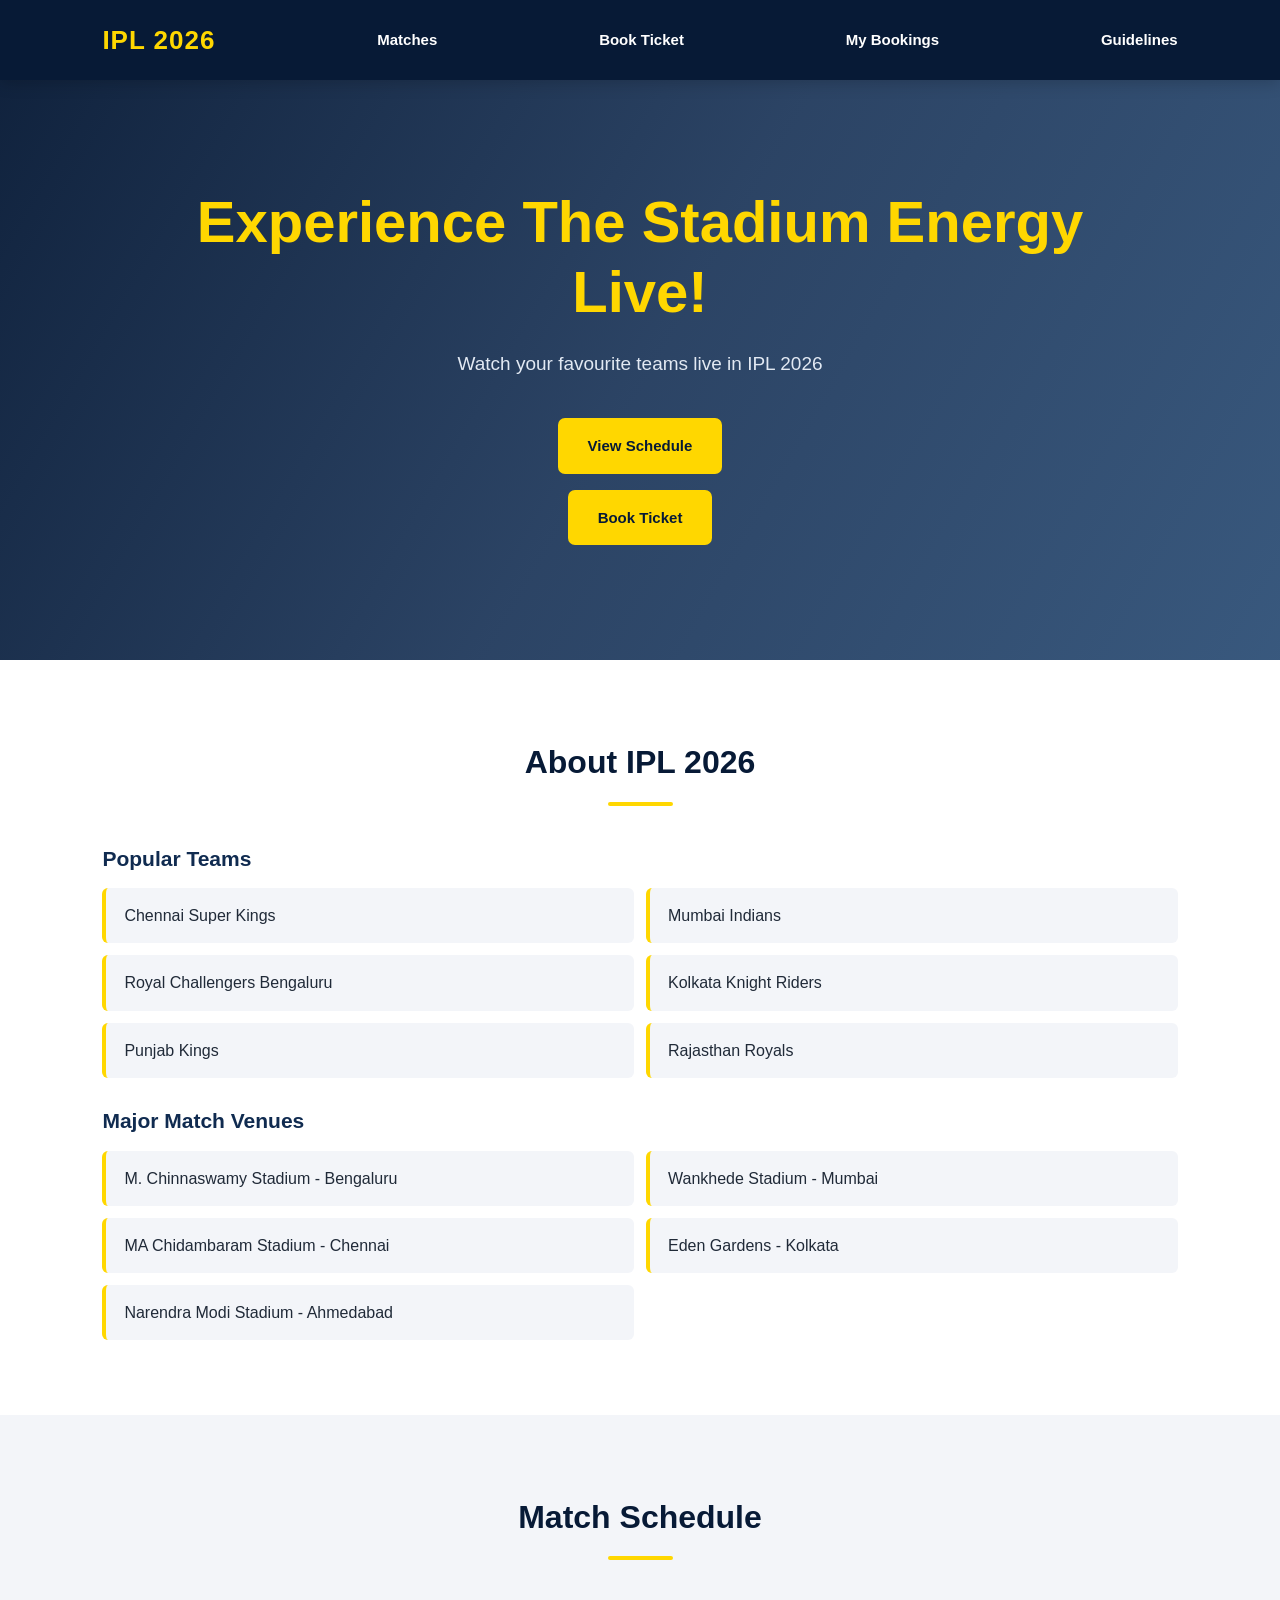
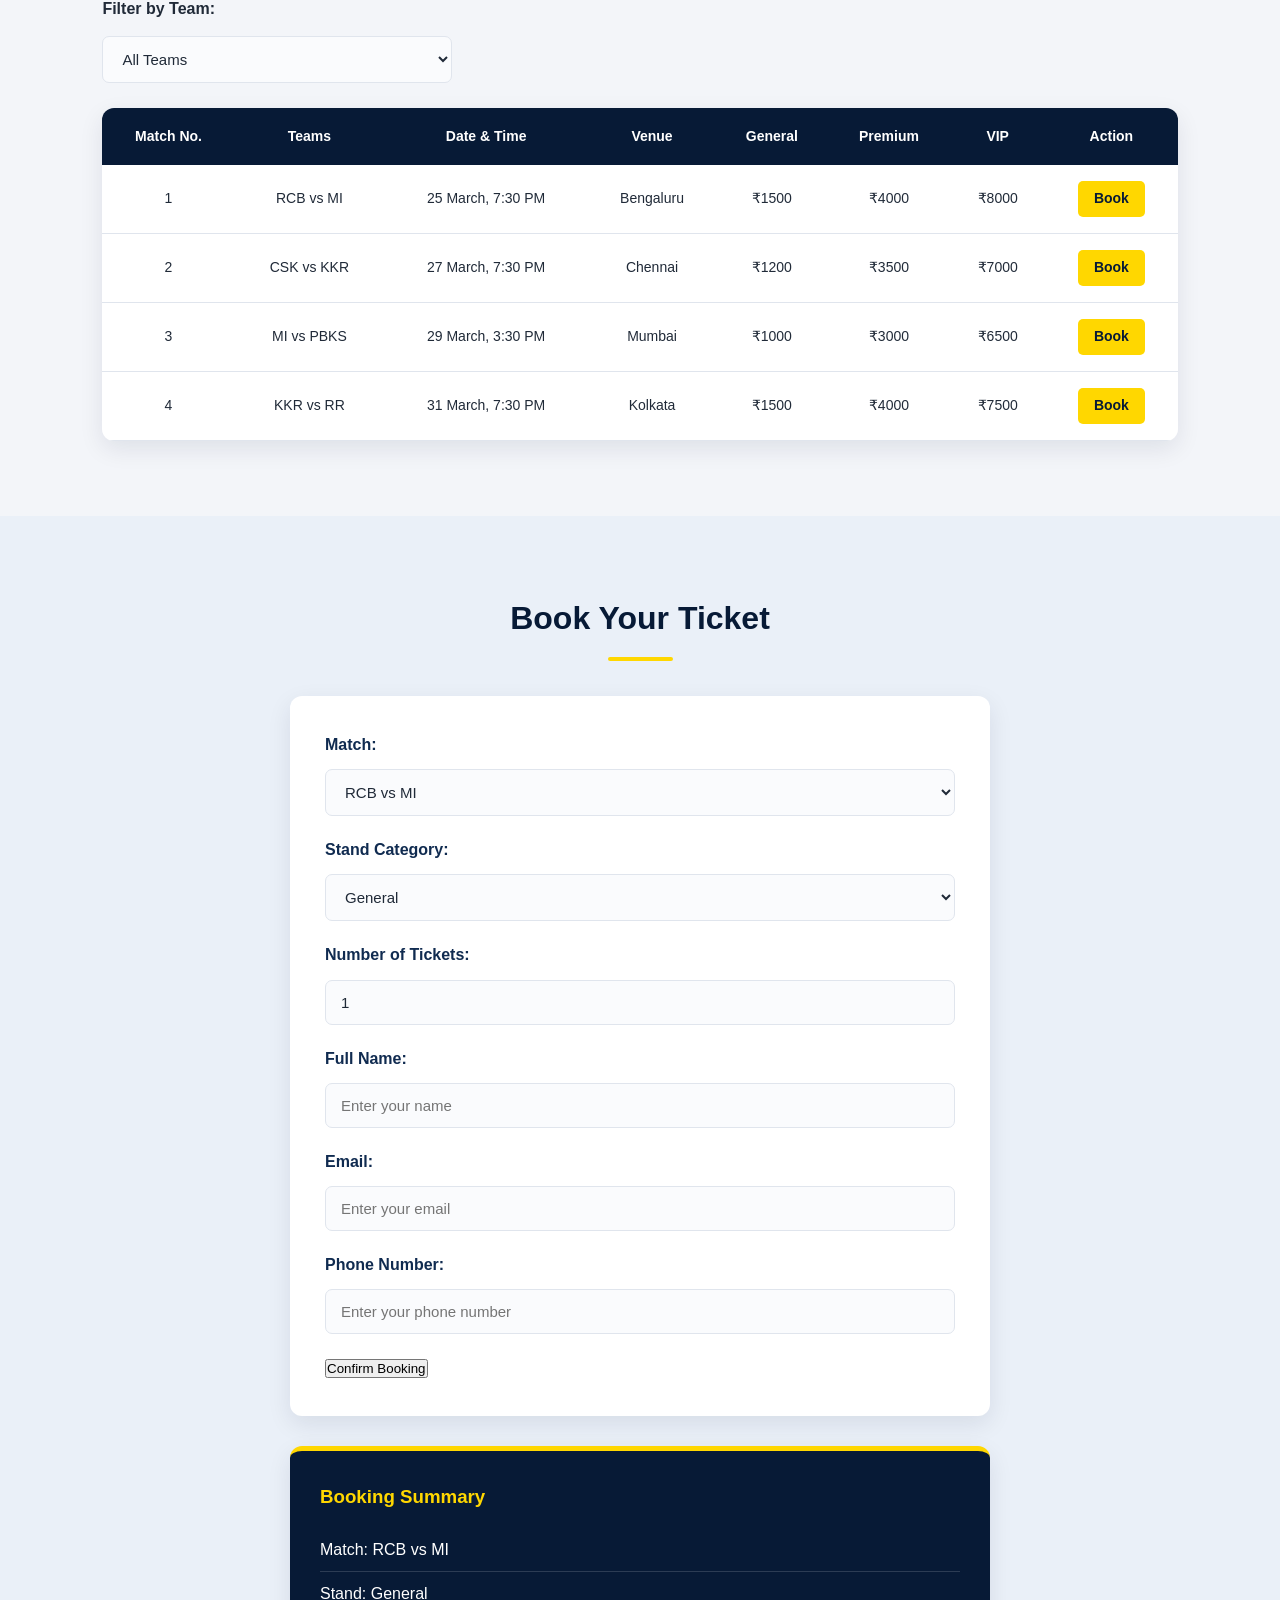
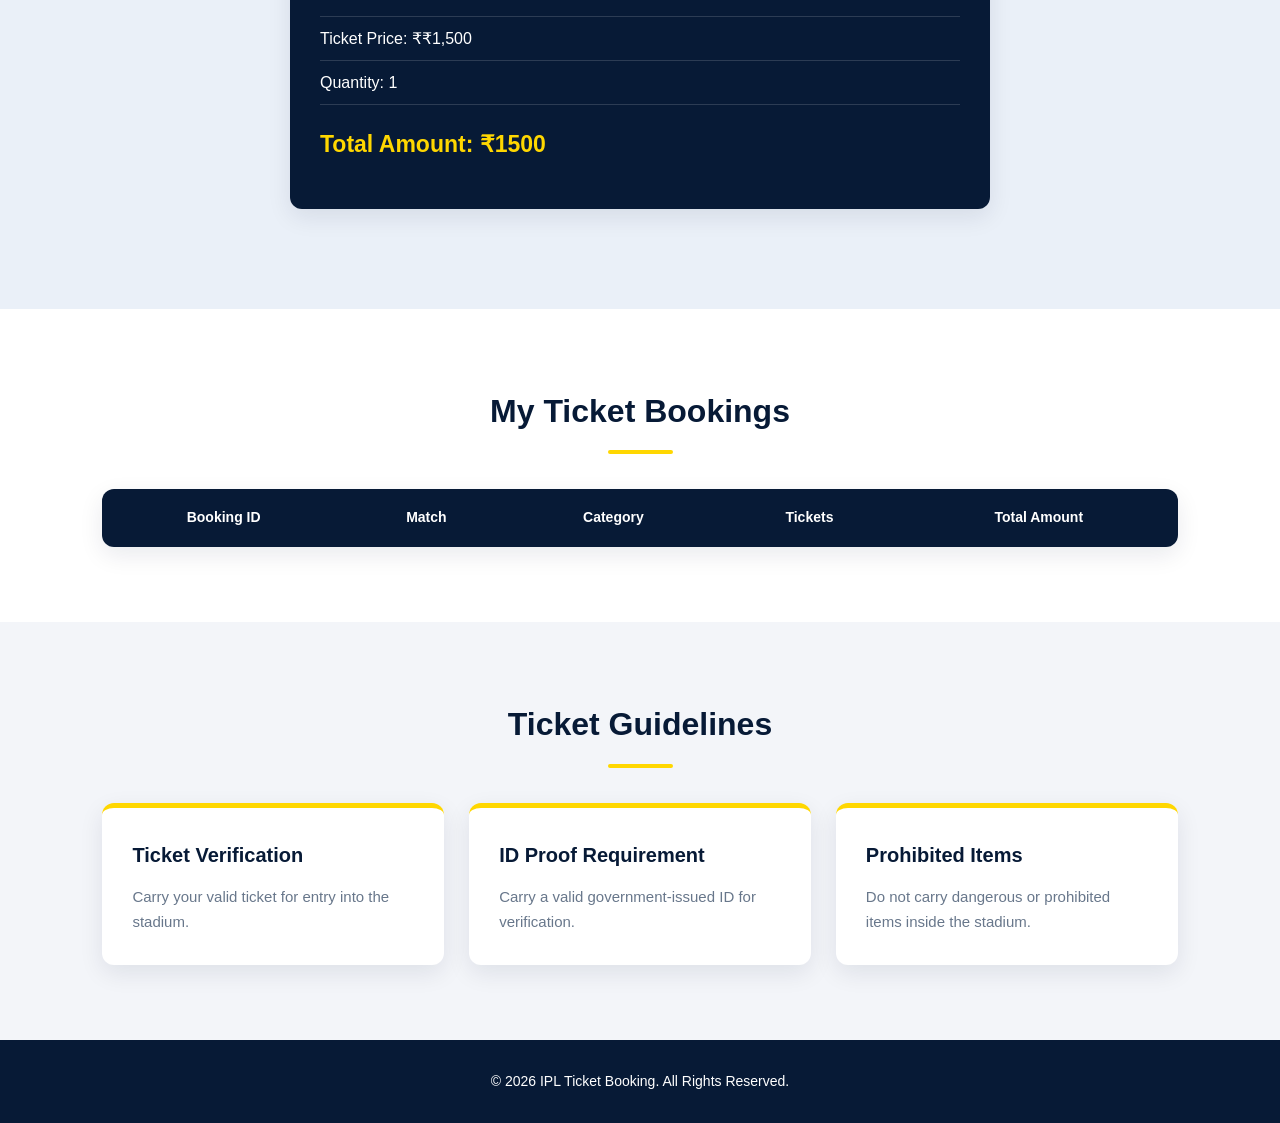
==== commit f69b48de: "Complete Activity 7 live booking summary" ====
--- a/index.html
+++ b/index.html
@@ -4,7 +4,6 @@
 <head>
     <title>IPL Ticket Booking 2026</title>
     <link rel="stylesheet" href="style.css">
-    <script src="app.js"></script>
 </head>
 <body>
 
@@ -15,7 +14,6 @@
         <a href="#booking">Book Ticket</a>
         <a href="#mybookings">My Bookings</a>
         <a href="#guidelines">Guidelines</a>
-        <a href="booking.html">Ticket Information</a>
     </nav>
 
     <!-- Hero Section -->
@@ -118,16 +116,6 @@
                 <td>₹7500</td>
                 <td><a href="#booking">Book</a></td>
             </tr>
-            <tr>
-                <td>5</td>
-                <td>KKR vs RCB</td>
-                <td> 3 April, 7:30 PM</td>
-                <td>Bengaluru</td>
-                <td>₹1500</td>
-                <td>₹4000</td>
-                <td>₹7500</td>
-                <td><a href="#booking">Book</a></td>
-                </tr>
         </table>
     </section>
 
@@ -137,22 +125,22 @@
 
         <form>
             <label>Match:</label>
-            <select>
-                <option>RCB vs MI</option>
-                <option>CSK vs KKR</option>
-                <option>MI vs PBKS</option>
-                <option>KKR vs RR</option>
+            <select id="match">
+                <option value="RCB vs MI">RCB vs MI</option>
+                <option value="CSK vs KKR">CSK vs KKR</option>
+                <option value="MI vs PBKS">MI vs PBKS</option>
+                <option value="KKR vs RR">KKR vs RR</option>
             </select>
 
             <label>Stand Category:</label>
-            <select>
-                <option>General</option>
-                <option>Premium</option>
-                <option>VIP</option>
+            <select id="stand">
+                <option value="General">General</option>
+                <option value="Premium">Premium</option>
+                <option value="VIP">VIP</option>
             </select>
 
             <label>Number of Tickets:</label>
-            <input type="number" min="1" max="10">
+            <input type="number" id="quantity" value="1" min="1" max="10">
 
             <label>Full Name:</label>
             <input type="text" placeholder="Enter your name">
@@ -169,12 +157,16 @@
         <!-- Booking Summary -->
         <div class="summary">
             <h3>Booking Summary</h3>
-            <p>Match: RCB vs MI</p>
-            <p>Stand: General</p>
-            <p>Ticket Price: ₹1500</p>
-            <p>Quantity: 1</p>
-            <h3>Total Amount: ₹1500</h3>
+
+            <p>Match: <span id="summaryMatch">RCB vs MI</span></p>
+            <p>Stand: <span id="summaryStand">General</span></p>
+            <p>Ticket Price: ₹<span id="summaryPrice">1500</span></p>
+            <p>Quantity: <span id="summaryQuantity">1</span></p>
+            <h3>Total Amount: ₹<span id="totalAmount">1500</span></h3>
         </div>
+
+        <!-- Toast Message -->
+        <div id="toast"></div>
     </section>
 
     <!-- My Bookings -->
@@ -211,12 +203,6 @@
                 <h3>Prohibited Items</h3>
                 <p>Do not carry dangerous or prohibited items inside the stadium.</p>
             </div>
-
-             <div class="card">
-                <h3>General Guidelines</h3>
-                <p>No Entry without a valid Ticket</p>
-                <p>Follow rules and regulations obediently</p>
-            </div>
         </div>
     </section>
 
@@ -225,5 +211,8 @@
         <p>&copy; 2026 IPL Ticket Booking. All Rights Reserved.</p>
     </footer>
 
+    <!-- Activity 7 JavaScript -->
+    <script src="app.js"></script>
+
 </body>
 </html>
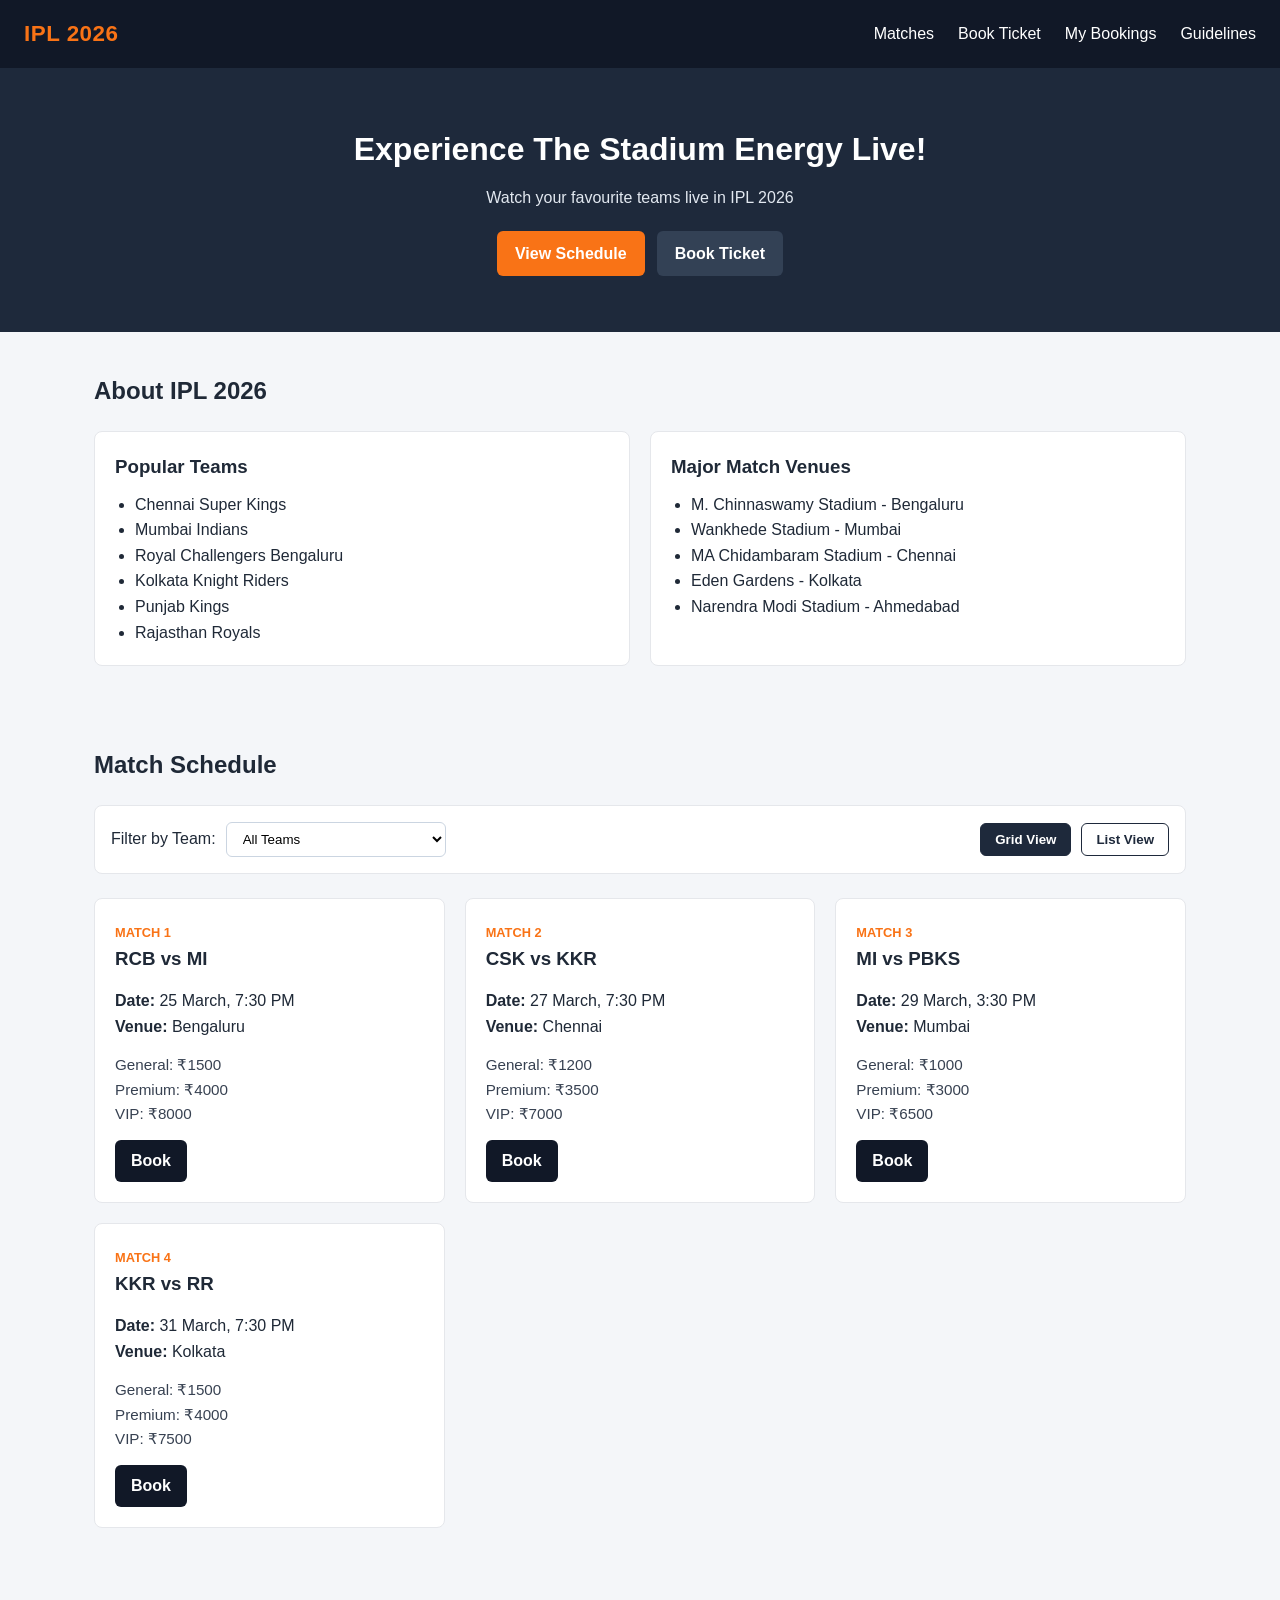
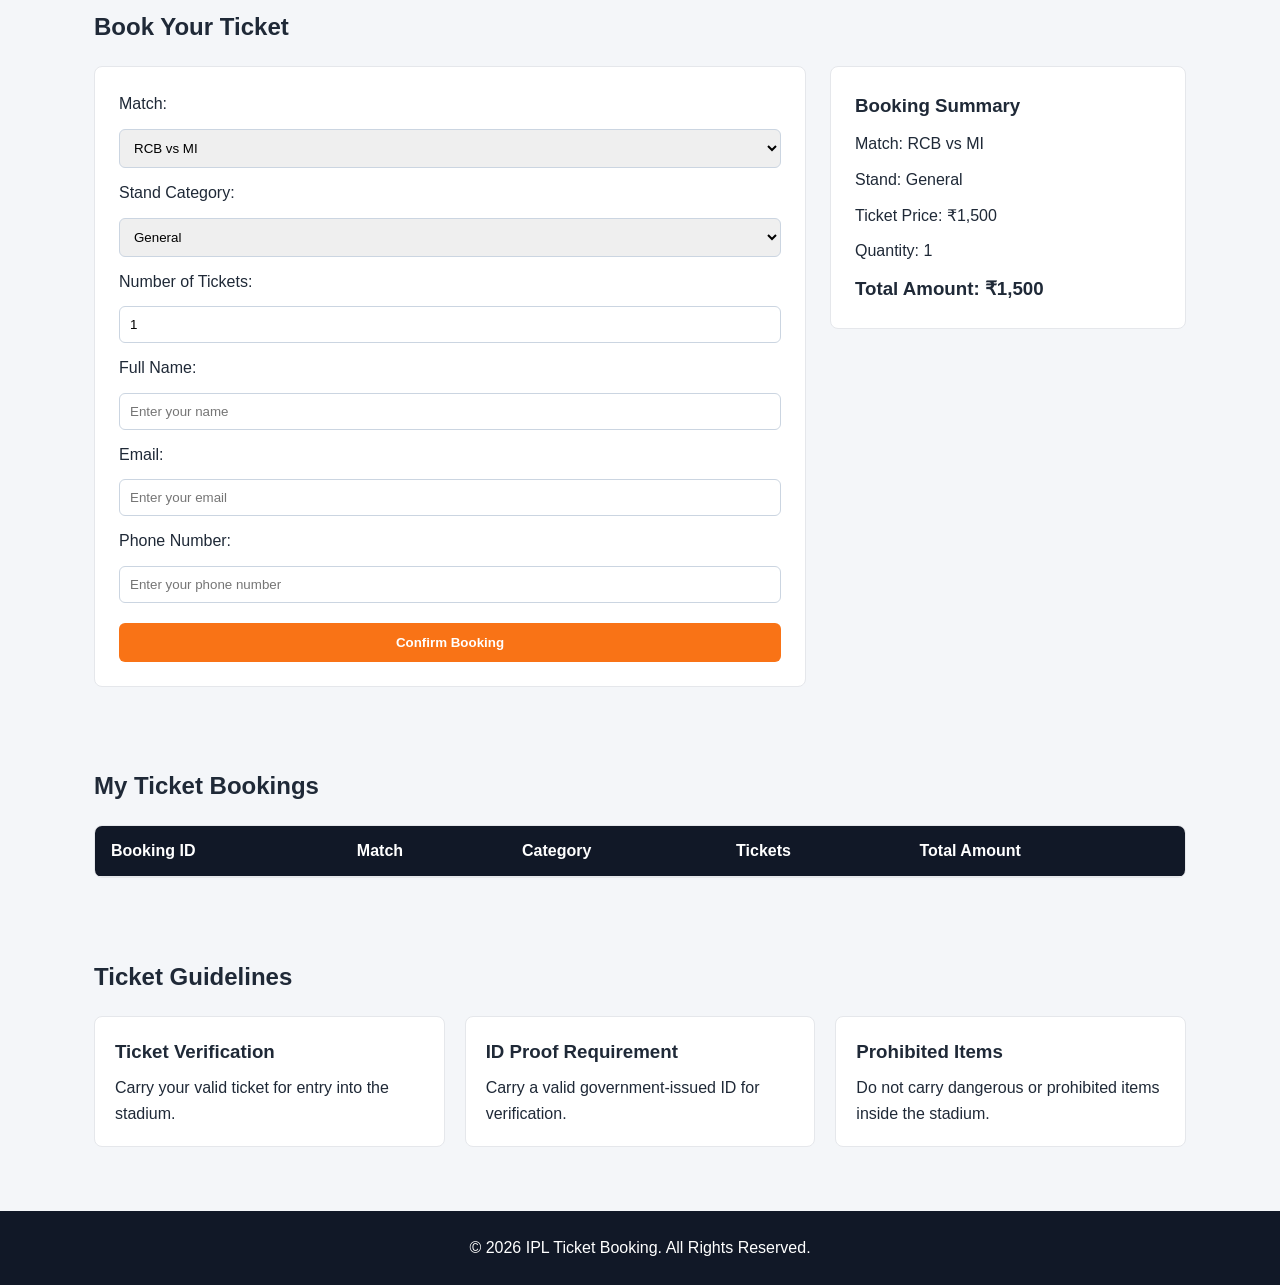
==== commit a24dca6b: "Complete Activity 8 responsive layout and interactive controls" ====
--- a/index.html
+++ b/index.html
@@ -1,191 +1,239 @@
-
 <!DOCTYPE html>
-<html>
+<html lang="en">
 <head>
+    <meta charset="UTF-8">
     <title>IPL Ticket Booking 2026</title>
     <link rel="stylesheet" href="style.css">
+    <meta name="viewport" content="width=device-width, initial-scale=1.0">
 </head>
 <body>
 
     <!-- Navigation Bar -->
-    <nav>
-        <h2>IPL 2026</h2>
-        <a href="#matches">Matches</a>
-        <a href="#booking">Book Ticket</a>
-        <a href="#mybookings">My Bookings</a>
-        <a href="#guidelines">Guidelines</a>
+    <nav class="navbar">
+        <div class="logo">IPL 2026</div>
+
+        <button id="menuBtn" class="menu-btn" aria-label="Toggle navigation" aria-expanded="false">☰</button>
+
+        <div class="nav-links" id="navLinks">
+            <a href="#matches">Matches</a>
+            <a href="#booking">Book Ticket</a>
+            <a href="#mybookings">My Bookings</a>
+            <a href="#guidelines">Guidelines</a>
+        </div>
     </nav>
 
     <!-- Hero Section -->
-    <header>
+    <header class="hero">
         <h1>Experience The Stadium Energy Live!</h1>
         <p>Watch your favourite teams live in IPL 2026</p>
-        <a href="#matches" class="btn">View Schedule</a>
-        <a href="#booking" class="btn">Book Ticket</a>
+        <div class="hero-actions">
+            <a href="#matches" class="btn">View Schedule</a>
+            <a href="#booking" class="btn btn-secondary">Book Ticket</a>
+        </div>
     </header>
 
     <!-- About IPL -->
-    <section id="about">
+    <section id="about" class="section">
         <h2>About IPL 2026</h2>
 
-        <h3>Popular Teams</h3>
-        <ul>
-            <li>Chennai Super Kings</li>
-            <li>Mumbai Indians</li>
-            <li>Royal Challengers Bengaluru</li>
-            <li>Kolkata Knight Riders</li>
-            <li>Punjab Kings</li>
-            <li>Rajasthan Royals</li>
-        </ul>
-
-        <h3>Major Match Venues</h3>
-        <ul>
-            <li>M. Chinnaswamy Stadium - Bengaluru</li>
-            <li>Wankhede Stadium - Mumbai</li>
-            <li>MA Chidambaram Stadium - Chennai</li>
-            <li>Eden Gardens - Kolkata</li>
-            <li>Narendra Modi Stadium - Ahmedabad</li>
-        </ul>
+        <div class="about-grid">
+            <div class="info-box">
+                <h3>Popular Teams</h3>
+                <ul>
+                    <li>Chennai Super Kings</li>
+                    <li>Mumbai Indians</li>
+                    <li>Royal Challengers Bengaluru</li>
+                    <li>Kolkata Knight Riders</li>
+                    <li>Punjab Kings</li>
+                    <li>Rajasthan Royals</li>
+                </ul>
+            </div>
+
+            <div class="info-box">
+                <h3>Major Match Venues</h3>
+                <ul>
+                    <li>M. Chinnaswamy Stadium - Bengaluru</li>
+                    <li>Wankhede Stadium - Mumbai</li>
+                    <li>MA Chidambaram Stadium - Chennai</li>
+                    <li>Eden Gardens - Kolkata</li>
+                    <li>Narendra Modi Stadium - Ahmedabad</li>
+                </ul>
+            </div>
+        </div>
     </section>
 
     <!-- Match Schedule -->
-    <section id="matches">
+    <section id="matches" class="section">
         <h2>Match Schedule</h2>
 
-        <label>Filter by Team:</label>
-        <select>
-            <option>All Teams</option>
-            <option>Royal Challengers Bengaluru</option>
-            <option>Mumbai Indians</option>
-            <option>Chennai Super Kings</option>
-            <option>Kolkata Knight Riders</option>
-        </select>
-
-        <table>
-            <tr>
-                <th>Match No.</th>
-                <th>Teams</th>
-                <th>Date & Time</th>
-                <th>Venue</th>
-                <th>General</th>
-                <th>Premium</th>
-                <th>VIP</th>
-                <th>Action</th>
-            </tr>
-
-            <tr>
-                <td>1</td>
-                <td>RCB vs MI</td>
-                <td>25 March, 7:30 PM</td>
-                <td>Bengaluru</td>
-                <td>₹1500</td>
-                <td>₹4000</td>
-                <td>₹8000</td>
-                <td><a href="#booking">Book</a></td>
-            </tr>
-
-            <tr>
-                <td>2</td>
-                <td>CSK vs KKR</td>
-                <td>27 March, 7:30 PM</td>
-                <td>Chennai</td>
-                <td>₹1200</td>
-                <td>₹3500</td>
-                <td>₹7000</td>
-                <td><a href="#booking">Book</a></td>
-            </tr>
-
-            <tr>
-                <td>3</td>
-                <td>MI vs PBKS</td>
-                <td>29 March, 3:30 PM</td>
-                <td>Mumbai</td>
-                <td>₹1000</td>
-                <td>₹3000</td>
-                <td>₹6500</td>
-                <td><a href="#booking">Book</a></td>
-            </tr>
-
-            <tr>
-                <td>4</td>
-                <td>KKR vs RR</td>
-                <td>31 March, 7:30 PM</td>
-                <td>Kolkata</td>
-                <td>₹1500</td>
-                <td>₹4000</td>
-                <td>₹7500</td>
-                <td><a href="#booking">Book</a></td>
-            </tr>
-        </table>
+        <div class="match-controls">
+            <div class="filter-group">
+                <label for="teamFilter">Filter by Team:</label>
+                <select id="teamFilter">
+                    <option value="All">All Teams</option>
+                    <option value="RCB">Royal Challengers Bengaluru</option>
+                    <option value="MI">Mumbai Indians</option>
+                    <option value="CSK">Chennai Super Kings</option>
+                    <option value="KKR">Kolkata Knight Riders</option>
+                    <option value="PBKS">Punjab Kings</option>
+                    <option value="RR">Rajasthan Royals</option>
+                </select>
+            </div>
+
+            <div class="view-buttons">
+                <button type="button" id="gridBtn" class="view-btn active">Grid View</button>
+                <button type="button" id="listBtn" class="view-btn">List View</button>
+            </div>
+        </div>
+
+        <!-- Match Cards -->
+        <div class="match-container grid-view" id="matchContainer">
+
+            <div class="match-card" data-teams="RCB MI">
+                <div class="match-header">
+                    <span class="match-tag">Match 1</span>
+                    <h3>RCB vs MI</h3>
+                </div>
+                <div class="match-meta">
+                    <p><strong>Date:</strong> 25 March, 7:30 PM</p>
+                    <p><strong>Venue:</strong> Bengaluru</p>
+                </div>
+                <div class="price-list">
+                    <p>General: ₹1500</p>
+                    <p>Premium: ₹4000</p>
+                    <p>VIP: ₹8000</p>
+                </div>
+                <a href="#booking" class="book-link" data-match="RCB vs MI">Book</a>
+            </div>
+
+            <div class="match-card" data-teams="CSK KKR">
+                <div class="match-header">
+                    <span class="match-tag">Match 2</span>
+                    <h3>CSK vs KKR</h3>
+                </div>
+                <div class="match-meta">
+                    <p><strong>Date:</strong> 27 March, 7:30 PM</p>
+                    <p><strong>Venue:</strong> Chennai</p>
+                </div>
+                <div class="price-list">
+                    <p>General: ₹1200</p>
+                    <p>Premium: ₹3500</p>
+                    <p>VIP: ₹7000</p>
+                </div>
+                <a href="#booking" class="book-link" data-match="CSK vs KKR">Book</a>
+            </div>
+
+            <div class="match-card" data-teams="MI PBKS">
+                <div class="match-header">
+                    <span class="match-tag">Match 3</span>
+                    <h3>MI vs PBKS</h3>
+                </div>
+                <div class="match-meta">
+                    <p><strong>Date:</strong> 29 March, 3:30 PM</p>
+                    <p><strong>Venue:</strong> Mumbai</p>
+                </div>
+                <div class="price-list">
+                    <p>General: ₹1000</p>
+                    <p>Premium: ₹3000</p>
+                    <p>VIP: ₹6500</p>
+                </div>
+                <a href="#booking" class="book-link" data-match="MI vs PBKS">Book</a>
+            </div>
+
+            <div class="match-card" data-teams="KKR RR">
+                <div class="match-header">
+                    <span class="match-tag">Match 4</span>
+                    <h3>KKR vs RR</h3>
+                </div>
+                <div class="match-meta">
+                    <p><strong>Date:</strong> 31 March, 7:30 PM</p>
+                    <p><strong>Venue:</strong> Kolkata</p>
+                </div>
+                <div class="price-list">
+                    <p>General: ₹1500</p>
+                    <p>Premium: ₹4000</p>
+                    <p>VIP: ₹7500</p>
+                </div>
+                <a href="#booking" class="book-link" data-match="KKR vs RR">Book</a>
+            </div>
+
+        </div>
     </section>
 
     <!-- Booking Section -->
-    <section id="booking">
+    <section id="booking" class="section">
         <h2>Book Your Ticket</h2>
 
-        <form>
-            <label>Match:</label>
-            <select id="match">
-                <option value="RCB vs MI">RCB vs MI</option>
-                <option value="CSK vs KKR">CSK vs KKR</option>
-                <option value="MI vs PBKS">MI vs PBKS</option>
-                <option value="KKR vs RR">KKR vs RR</option>
-            </select>
-
-            <label>Stand Category:</label>
-            <select id="stand">
-                <option value="General">General</option>
-                <option value="Premium">Premium</option>
-                <option value="VIP">VIP</option>
-            </select>
-
-            <label>Number of Tickets:</label>
-            <input type="number" id="quantity" value="1" min="1" max="10">
-
-            <label>Full Name:</label>
-            <input type="text" placeholder="Enter your name">
-
-            <label>Email:</label>
-            <input type="email" placeholder="Enter your email">
-
-            <label>Phone Number:</label>
-            <input type="tel" placeholder="Enter your phone number">
-
-            <button type="submit">Confirm Booking</button>
-        </form>
-
-        <!-- Booking Summary -->
-        <div class="summary">
-            <h3>Booking Summary</h3>
-
-            <p>Match: <span id="summaryMatch">RCB vs MI</span></p>
-            <p>Stand: <span id="summaryStand">General</span></p>
-            <p>Ticket Price: ₹<span id="summaryPrice">1500</span></p>
-            <p>Quantity: <span id="summaryQuantity">1</span></p>
-            <h3>Total Amount: ₹<span id="totalAmount">1500</span></h3>
-        </div>
-
-        <!-- Toast Message -->
-        <div id="toast"></div>
+        <div class="booking-layout">
+            <form id="bookingForm" class="booking-form">
+                <label for="match">Match:</label>
+                <select id="match" required>
+                    <option value="RCB vs MI">RCB vs MI</option>
+                    <option value="CSK vs KKR">CSK vs KKR</option>
+                    <option value="MI vs PBKS">MI vs PBKS</option>
+                    <option value="KKR vs RR">KKR vs RR</option>
+                </select>
+
+                <label for="stand">Stand Category:</label>
+                <select id="stand" required>
+                    <option value="General">General</option>
+                    <option value="Premium">Premium</option>
+                    <option value="VIP">VIP</option>
+                </select>
+
+                <label for="quantity">Number of Tickets:</label>
+                <input type="number" id="quantity" value="1" min="1" max="10" required>
+
+                <label for="fullName">Full Name:</label>
+                <input type="text" id="fullName" placeholder="Enter your name" required>
+
+                <label for="email">Email:</label>
+                <input type="email" id="email" placeholder="Enter your email" required>
+
+                <label for="phone">Phone Number:</label>
+                <input type="tel" id="phone" placeholder="Enter your phone number" required>
+
+                <button type="submit" class="submit-btn">Confirm Booking</button>
+            </form>
+
+            <!-- Booking Summary -->
+            <div class="summary">
+                <h3>Booking Summary</h3>
+
+                <p>Match: <span id="summaryMatch">RCB vs MI</span></p>
+                <p>Stand: <span id="summaryStand">General</span></p>
+                <p>Ticket Price: <span id="summaryPrice">₹1,500</span></p>
+                <p>Quantity: <span id="summaryQuantity">1</span></p>
+
+                <h3>Total Amount: <span id="summaryTotal">₹1,500</span></h3>
+            </div>
+        </div>
     </section>
 
     <!-- My Bookings -->
-    <section id="mybookings">
+    <section id="mybookings" class="section">
         <h2>My Ticket Bookings</h2>
 
-        <table>
-            <tr>
-                <th>Booking ID</th>
-                <th>Match</th>
-                <th>Category</th>
-                <th>Tickets</th>
-                <th>Total Amount</th>
-            </tr>
-        </table>
+        <div class="table-wrapper">
+            <table>
+                <thead>
+                    <tr>
+                        <th>Booking ID</th>
+                        <th>Match</th>
+                        <th>Category</th>
+                        <th>Tickets</th>
+                        <th>Total Amount</th>
+                    </tr>
+                </thead>
+
+                <tbody id="bookingTableBody">
+                </tbody>
+            </table>
+        </div>
     </section>
 
     <!-- Guidelines -->
-    <section id="guidelines">
+    <section id="guidelines" class="section">
         <h2>Ticket Guidelines</h2>
 
         <div class="guidelines">
@@ -211,8 +259,7 @@
         <p>&copy; 2026 IPL Ticket Booking. All Rights Reserved.</p>
     </footer>
 
-    <!-- Activity 7 JavaScript -->
     <script src="app.js"></script>
 
 </body>
-</html>
+</html>
--- a/style.css
+++ b/style.css
@@ -1,580 +1,395 @@
-
 /* ==========================================
-   IPL 2026 TICKET BOOKING WEBSITE
-   Premium Navy Blue & Gold Theme
+   IPL TICKET BOOKING 2026
+   ACTIVITY 8 - RESPONSIVE LAYOUT
+   FLEXBOX + CSS GRID + MEDIA QUERIES
 ========================================== */
 
-/* 1. ROOT VARIABLES */
-
-:root {
-    --primary: #071A36;
-    --secondary: #102B50;
-    --tertiary: #183D68;
-    --accent: #FFD700;
-    --accent-hover: #E5BC00;
-
-    --background: #F3F5F9;
-    --white: #FFFFFF;
-    --text: #202A38;
-    --muted: #68778B;
-    --border: #E0E5ED;
-
-    --shadow: 0 8px 25px rgba(7, 26, 54, 0.09);
-    --shadow-hover: 0 14px 35px rgba(7, 26, 54, 0.16);
-
-    --radius: 12px;
-    --transition: all 0.3s ease;
-}
-
-
-/* 2. RESET AND GLOBAL STYLING */
-
 * {
+    box-sizing: border-box;
     margin: 0;
     padding: 0;
-    box-sizing: border-box;
-}
-
-html {
-    scroll-behavior: smooth;
-    scroll-padding-top: 90px;
 }
 
 body {
-    font-family: 'Segoe UI', Arial, sans-serif;
-    background: var(--background);
-    color: var(--text);
-    line-height: 1.7;
-}
-
-a {
-    text-decoration: none;
-}
-
-ul {
-    padding-left: 25px;
-}
-
-section {
-    padding: 75px 8%;
-}
-
-section h2 {
-    font-size: 32px;
-    color: var(--primary);
-    text-align: center;
-    margin-bottom: 35px;
-    position: relative;
-}
-
-section h2::after {
-    content: "";
-    display: block;
-    width: 65px;
-    height: 4px;
-    background: var(--accent);
-    margin: 12px auto 0;
-    border-radius: 5px;
-}
-
-
-/* 3. NAVIGATION BAR */
-
-nav {
+    font-family: Arial, Helvetica, sans-serif;
+    line-height: 1.6;
+    background-color: #f4f6f9;
+    color: #1f2937;
+}
+
+/* 1. NAVBAR - FLEXBOX */
+
+.navbar {
+    display: flex;
+    justify-content: space-between;
+    align-items: center;
+    flex-wrap: wrap;
+    padding: 16px 24px;
+    background-color: #111827;
+    color: #ffffff;
     position: sticky;
     top: 0;
-    z-index: 1000;
-
-    display: flex;
-    justify-content: space-between;
-    align-items: center;
-
-    padding: 18px 8%;
-    background: var(--primary);
-
-    box-shadow: 0 3px 15px rgba(0, 0, 0, 0.18);
-}
-
-nav h2 {
-    color: var(--accent);
-    font-size: 26px;
-    font-weight: 800;
-    letter-spacing: 1px;
-}
-
-nav a {
-    color: var(--white);
-    font-size: 15px;
-    font-weight: 600;
-    margin-left: 25px;
-    transition: var(--transition);
-}
-
-nav a:hover {
-    color: var(--accent);
-}
-
-
-/* 4. HERO SECTION */
-
-header {
-    min-height: 580px;
-
-    display: flex;
-    flex-direction: column;
+    z-index: 100;
+}
+
+.logo {
+    font-size: 1.4rem;
+    font-weight: 700;
+    letter-spacing: 0.5px;
+    color: #f97316;
+}
+
+.nav-links {
+    display: flex;
+    align-items: center;
+    gap: 24px;
+}
+
+.nav-links a {
+    color: #ffffff;
+    text-decoration: none;
+    font-weight: 500;
+}
+
+.nav-links a:hover {
+    color: #f97316;
+}
+
+/* 2. HAMBURGER MENU */
+
+.menu-btn {
+    display: none;
+    background: transparent;
+    color: #ffffff;
+    border: 1px solid #4b5563;
+    border-radius: 6px;
+    padding: 6px 12px;
+    font-size: 1.25rem;
+    cursor: pointer;
+}
+
+/* HERO & SECTIONS */
+
+.hero {
+    background-color: #1e293b;
+    color: #ffffff;
+    text-align: center;
+    padding: 56px 24px;
+}
+
+.hero h1 {
+    font-size: 2rem;
+    margin-bottom: 10px;
+}
+
+.hero p {
+    margin-bottom: 20px;
+    color: #e2e8f0;
+}
+
+.hero-actions {
+    display: flex;
     justify-content: center;
-    align-items: center;
-
-    text-align: center;
-    padding: 100px 20px;
-
-    color: var(--white);
-
-    background:
-        linear-gradient(
-            120deg,
-            rgba(7, 26, 54, 0.96),
-            rgba(16, 43, 80, 0.88),
-            rgba(24, 61, 104, 0.85)
-        );
-}
-
-header h1 {
-    color: var(--accent);
-    font-size: clamp(32px, 5vw, 58px);
-    line-height: 1.2;
-    max-width: 900px;
-    margin-bottom: 22px;
-}
-
-header p {
-    font-size: 19px;
-    color: #E2E9F3;
-    margin-bottom: 30px;
-}
-
-
-/* 5. BUTTONS */
+    gap: 12px;
+    flex-wrap: wrap;
+}
 
 .btn {
     display: inline-block;
-
-    background: var(--accent);
-    color: var(--primary);
-
-    padding: 13px 28px;
-    margin: 8px;
-
-    border-radius: 7px;
-    border: 2px solid var(--accent);
-
-    font-size: 15px;
-    font-weight: 700;
-
-    cursor: pointer;
-    transition: var(--transition);
-}
-
-.btn:hover {
-    background: transparent;
-    color: var(--accent);
-    transform: translateY(-4px);
-    box-shadow: 0 8px 20px rgba(255, 215, 0, 0.18);
-}
-
-
-/* 6. ABOUT SECTION */
-
-#about {
-    background: var(--white);
-}
-
-#about h3 {
-    color: var(--secondary);
-    margin: 25px 0 12px;
-    font-size: 21px;
-}
-
-#about ul {
+    padding: 10px 18px;
+    background-color: #f97316;
+    color: #ffffff;
+    text-decoration: none;
+    border-radius: 6px;
+    font-weight: 600;
+}
+
+.btn-secondary {
+    background-color: #334155;
+}
+
+.section {
+    max-width: 1140px;
+    margin: 0 auto;
+    padding: 40px 24px;
+}
+
+.section h2 {
+    margin-bottom: 20px;
+    font-size: 1.5rem;
+}
+
+.about-grid {
     display: grid;
     grid-template-columns: repeat(2, 1fr);
+    gap: 20px;
+}
+
+.info-box {
+    background-color: #ffffff;
+    padding: 20px;
+    border-radius: 8px;
+    border: 1px solid #e5e7eb;
+}
+
+.info-box h3 {
+    margin-bottom: 10px;
+}
+
+.info-box ul {
+    padding-left: 20px;
+}
+
+/* 3. MATCH CONTROLS */
+
+.match-controls {
+    display: flex;
+    justify-content: space-between;
+    align-items: center;
+    flex-wrap: wrap;
+    gap: 15px;
+    margin-bottom: 24px;
+    background-color: #ffffff;
+    padding: 16px;
+    border-radius: 8px;
+    border: 1px solid #e5e7eb;
+}
+
+.filter-group {
+    display: flex;
+    align-items: center;
+    gap: 10px;
+    flex-wrap: wrap;
+}
+
+.filter-group select {
+    padding: 8px 12px;
+    border: 1px solid #cbd5e1;
+    border-radius: 6px;
+    background-color: #ffffff;
+}
+
+.view-buttons {
+    display: flex;
+    gap: 10px;
+}
+
+.view-btn {
+    padding: 8px 14px;
+    border: 1px solid #1e293b;
+    background-color: #ffffff;
+    color: #1e293b;
+    border-radius: 6px;
+    cursor: pointer;
+    font-weight: 600;
+}
+
+.view-btn.active {
+    background-color: #1e293b;
+    color: #ffffff;
+}
+
+/* 4, 5 & 6. MATCH CARDS - CSS GRID & LIST VIEW */
+
+.match-container {
+    display: grid;
+    grid-template-columns: repeat(3, 1fr);
+    gap: 20px;
+}
+
+.match-container.grid-view {
+    grid-template-columns: repeat(3, 1fr);
+}
+
+.match-container.list-view {
+    grid-template-columns: 1fr;
+}
+
+.match-card {
+    background-color: #ffffff;
+    border: 1px solid #e5e7eb;
+    border-radius: 8px;
+    padding: 20px;
+    display: flex;
+    flex-direction: column;
+    justify-content: space-between;
+    gap: 14px;
+}
+
+.match-tag {
+    font-size: 0.8rem;
+    font-weight: 700;
+    color: #f97316;
+    text-transform: uppercase;
+}
+
+.price-list p {
+    font-size: 0.95rem;
+    color: #374151;
+}
+
+.book-link {
+    align-self: flex-start;
+    padding: 8px 16px;
+    background-color: #111827;
+    color: #ffffff;
+    text-decoration: none;
+    border-radius: 6px;
+    font-weight: 600;
+}
+
+.match-container.list-view .match-card {
+    flex-direction: row;
+    align-items: center;
+    flex-wrap: wrap;
+}
+
+.match-container.list-view .price-list {
+    display: flex;
+    gap: 16px;
+    flex-wrap: wrap;
+}
+
+/* BOOKING & SUMMARY */
+
+.booking-layout {
+    display: grid;
+    grid-template-columns: 2fr 1fr;
+    gap: 24px;
+    align-items: start;
+}
+
+.booking-form,
+.summary {
+    background-color: #ffffff;
+    padding: 24px;
+    border-radius: 8px;
+    border: 1px solid #e5e7eb;
+}
+
+.booking-form {
+    display: flex;
+    flex-direction: column;
     gap: 12px;
-
-    list-style: none;
-    padding: 0;
-}
-
-#about li {
-    background: var(--background);
-    padding: 14px 18px;
-    border-left: 4px solid var(--accent);
-    border-radius: 6px;
-
-    transition: var(--transition);
-}
-
-#about li:hover {
-    transform: translateX(5px);
-    background: #EAF0F8;
-}
-
-
-/* 7. MATCH SCHEDULE SECTION */
-
-#matches {
-    background: var(--background);
-}
-
-#matches label {
-    display: block;
+}
+
+.booking-form input,
+.booking-form select {
+    padding: 10px;
+    border: 1px solid #cbd5e1;
+    border-radius: 6px;
+}
+
+.submit-btn {
+    margin-top: 8px;
+    padding: 12px;
+    background-color: #f97316;
+    color: #ffffff;
+    border: none;
+    border-radius: 6px;
     font-weight: 700;
-    margin-bottom: 8px;
-}
-
-#matches select {
-    max-width: 350px;
-    margin-bottom: 25px;
-}
-
-
-/* TABLE STYLING */
+    cursor: pointer;
+}
+
+.summary {
+    display: flex;
+    flex-direction: column;
+    gap: 10px;
+}
+
+/* BOOKINGS TABLE */
+
+.table-wrapper {
+    overflow-x: auto;
+    background-color: #ffffff;
+    border-radius: 8px;
+    border: 1px solid #e5e7eb;
+}
 
 table {
     width: 100%;
     border-collapse: collapse;
-    background: var(--white);
-
-    border-radius: var(--radius);
-    overflow: hidden;
-
-    box-shadow: var(--shadow);
+}
+
+th,
+td {
+    padding: 12px 16px;
+    text-align: left;
+    border-bottom: 1px solid #e5e7eb;
 }
 
 th {
-    background: var(--primary);
-    color: var(--white);
-
-    padding: 17px 14px;
-    font-size: 14px;
-    text-align: center;
-    white-space: nowrap;
-}
-
-td {
-    padding: 16px 14px;
-    text-align: center;
-
-    border-bottom: 1px solid var(--border);
-    font-size: 14px;
-}
-
-tbody tr:hover,
-table tr:hover {
-    background: #F0F4FA;
-}
-
-table a {
-    display: inline-block;
-
-    background: var(--accent);
-    color: var(--primary);
-
-    padding: 6px 16px;
-    border-radius: 5px;
-
-    font-weight: 700;
-    transition: var(--transition);
-}
-
-table a:hover {
-    background: var(--primary);
-    color: var(--white);
-}
-
-
-/* 8. BOOKING SECTION */
-
-#booking,
-.booking-section {
-    background: #EAF0F8;
-}
-
-form {
-    max-width: 700px;
-    margin: 30px auto;
-
-    background: var(--white);
-    padding: 35px;
-
-    border-radius: var(--radius);
-    box-shadow: var(--shadow);
-}
-
-form h3 {
-    color: var(--primary);
-    font-size: 21px;
-
-    margin: 20px 0 15px;
-    padding-bottom: 10px;
-
-    border-bottom: 2px solid var(--border);
-}
-
-form label {
-    display: block;
-    font-weight: 600;
-    color: var(--secondary);
-    margin-bottom: 6px;
-}
-
-input,
-select,
-textarea {
-    width: 100%;
-    padding: 13px 15px;
-
-    margin: 5px 0 20px;
-
-    border: 1px solid var(--border);
-    border-radius: 7px;
-
-    background: #FAFBFD;
-    color: var(--text);
-
-    font-size: 15px;
-    font-family: inherit;
-
-    transition: var(--transition);
-}
-
-input:focus,
-select:focus,
-textarea:focus {
-    outline: none;
-    border-color: var(--tertiary);
-    box-shadow: 0 0 0 3px rgba(24, 61, 104, 0.12);
-    background: var(--white);
-}
-
-/* RADIO BUTTONS AND CHECKBOXES */
-
-input[type="radio"],
-input[type="checkbox"] {
-    width: auto;
-    margin: 0 8px 0 0;
-    accent-color: var(--primary);
-}
-
-form label:has(input[type="radio"]),
-form label:has(input[type="checkbox"]) {
-    display: inline-flex;
-    align-items: center;
-    margin: 10px 15px 10px 0;
-    font-weight: 500;
-}
-
-
-/* 9. BOOKING SUMMARY */
-
-.summary {
-    max-width: 700px;
-    margin: 25px auto;
-
-    background: var(--primary);
-    color: var(--white);
-
-    padding: 30px;
-    border-radius: var(--radius);
-
-    box-shadow: var(--shadow);
-    border-top: 5px solid var(--accent);
-}
-
-.summary h3 {
-    color: var(--accent);
-    margin-bottom: 15px;
-}
-
-.summary p {
-    padding: 8px 0;
-    border-bottom: 1px solid rgba(255,255,255,0.15);
-}
-
-.summary h3:last-child {
-    font-size: 23px;
-    margin-top: 20px;
-}
-
-
-/* 10. MY BOOKINGS SECTION */
-
-#mybookings {
-    background: var(--white);
-}
-
-
-/* 11. GUIDELINES SECTION */
-
-#guidelines {
-    background: var(--background);
-}
+    background-color: #111827;
+    color: #ffffff;
+}
+
+/* 7. GUIDELINES - 3-COLUMN CSS GRID */
 
 .guidelines {
     display: grid;
     grid-template-columns: repeat(3, 1fr);
-    gap: 25px;
+    gap: 20px;
 }
 
 .card {
-    background: var(--white);
-
-    padding: 30px;
-    border-radius: var(--radius);
-
-    box-shadow: var(--shadow);
-    border-top: 5px solid var(--accent);
-
-    transition: var(--transition);
-}
-
-.card:hover {
-    transform: translateY(-7px);
-    box-shadow: var(--shadow-hover);
+    background-color: #ffffff;
+    padding: 20px;
+    border-radius: 8px;
+    border: 1px solid #e5e7eb;
 }
 
 .card h3 {
-    color: var(--primary);
-    font-size: 20px;
-    margin-bottom: 12px;
-}
-
-.card p {
-    color: var(--muted);
-    font-size: 15px;
-}
-
-
-/* 12. FOOTER */
+    margin-bottom: 8px;
+}
 
 footer {
-    background: var(--primary);
-    color: var(--white);
-
     text-align: center;
-    padding: 30px 15px;
-
-    font-size: 14px;
-}
-
-
-/* 13. RESPONSIVE DESIGN - TABLETS */
-
-@media (max-width: 900px) {
-
-    section {
-        padding: 60px 5%;
-    }
-
-    nav {
-        padding: 16px 5%;
-    }
-
-    nav a {
-        margin-left: 12px;
-    }
-
-    .guidelines {
-        grid-template-columns: repeat(2, 1fr);
-    }
-
-    #about ul {
-        grid-template-columns: 1fr;
-    }
-}
-
-
-/* 14. RESPONSIVE DESIGN - MOBILE */
-
-@media (max-width: 600px) {
-
-    nav {
+    padding: 24px;
+    background-color: #111827;
+    color: #ffffff;
+    margin-top: 24px;
+}
+
+/* 8. TABLET & PHONE SINGLE-COLUMN RESPONSIVE LAYOUT */
+
+@media screen and (max-width: 768px) {
+    .menu-btn {
+        display: block;
+    }
+
+    .nav-links {
+        display: none;
         flex-direction: column;
+        align-items: flex-start;
+        width: 100%;
+        padding-top: 14px;
         gap: 12px;
-        position: relative;
-    }
-
-    nav h2 {
-        font-size: 23px;
-    }
-
-    nav a {
-        display: inline-block;
-        margin: 5px 7px;
-        font-size: 13px;
-    }
-
-    header {
-        min-height: 450px;
-        padding: 80px 20px;
-    }
-
-    header h1 {
-        font-size: 32px;
-    }
-
-    header p {
-        font-size: 16px;
-    }
-
-    section {
-        padding: 45px 5%;
-    }
-
-    section h2 {
-        font-size: 26px;
-    }
-
+    }
+
+    .nav-links.show {
+        display: flex;
+    }
+
+    .about-grid,
+    .match-container,
+    .match-container.grid-view,
+    .booking-layout,
     .guidelines {
         grid-template-columns: 1fr;
     }
 
-    form {
-        padding: 22px;
-    }
-
-    .summary {
-        padding: 22px;
-    }
-
-    table {
-        display: block;
-        overflow-x: auto;
-        white-space: nowrap;
-    }
-
-    .btn {
-        padding: 11px 20px;
-        font-size: 14px;
-    }
-}
-
-
-/* 15. ACCESSIBILITY */
-
-button:focus-visible,
-a:focus-visible,
-input:focus-visible,
-select:focus-visible {
-    outline: 3px solid var(--accent);
-    outline-offset: 3px;
-}
-
-@media (prefers-reduced-motion: reduce) {
-    *,
-    *::before,
-    *::after {
-        scroll-behavior: auto !important;
-        transition: none !important;
-        animation: none !important;
-    }
-}
+    .match-container.list-view .match-card {
+        flex-direction: column;
+        align-items: flex-start;
+    }
+
+    .match-container.list-view .price-list {
+        flex-direction: column;
+        gap: 4px;
+    }
+
+    .match-controls {
+        flex-direction: column;
+        align-items: stretch;
+    }
+}
